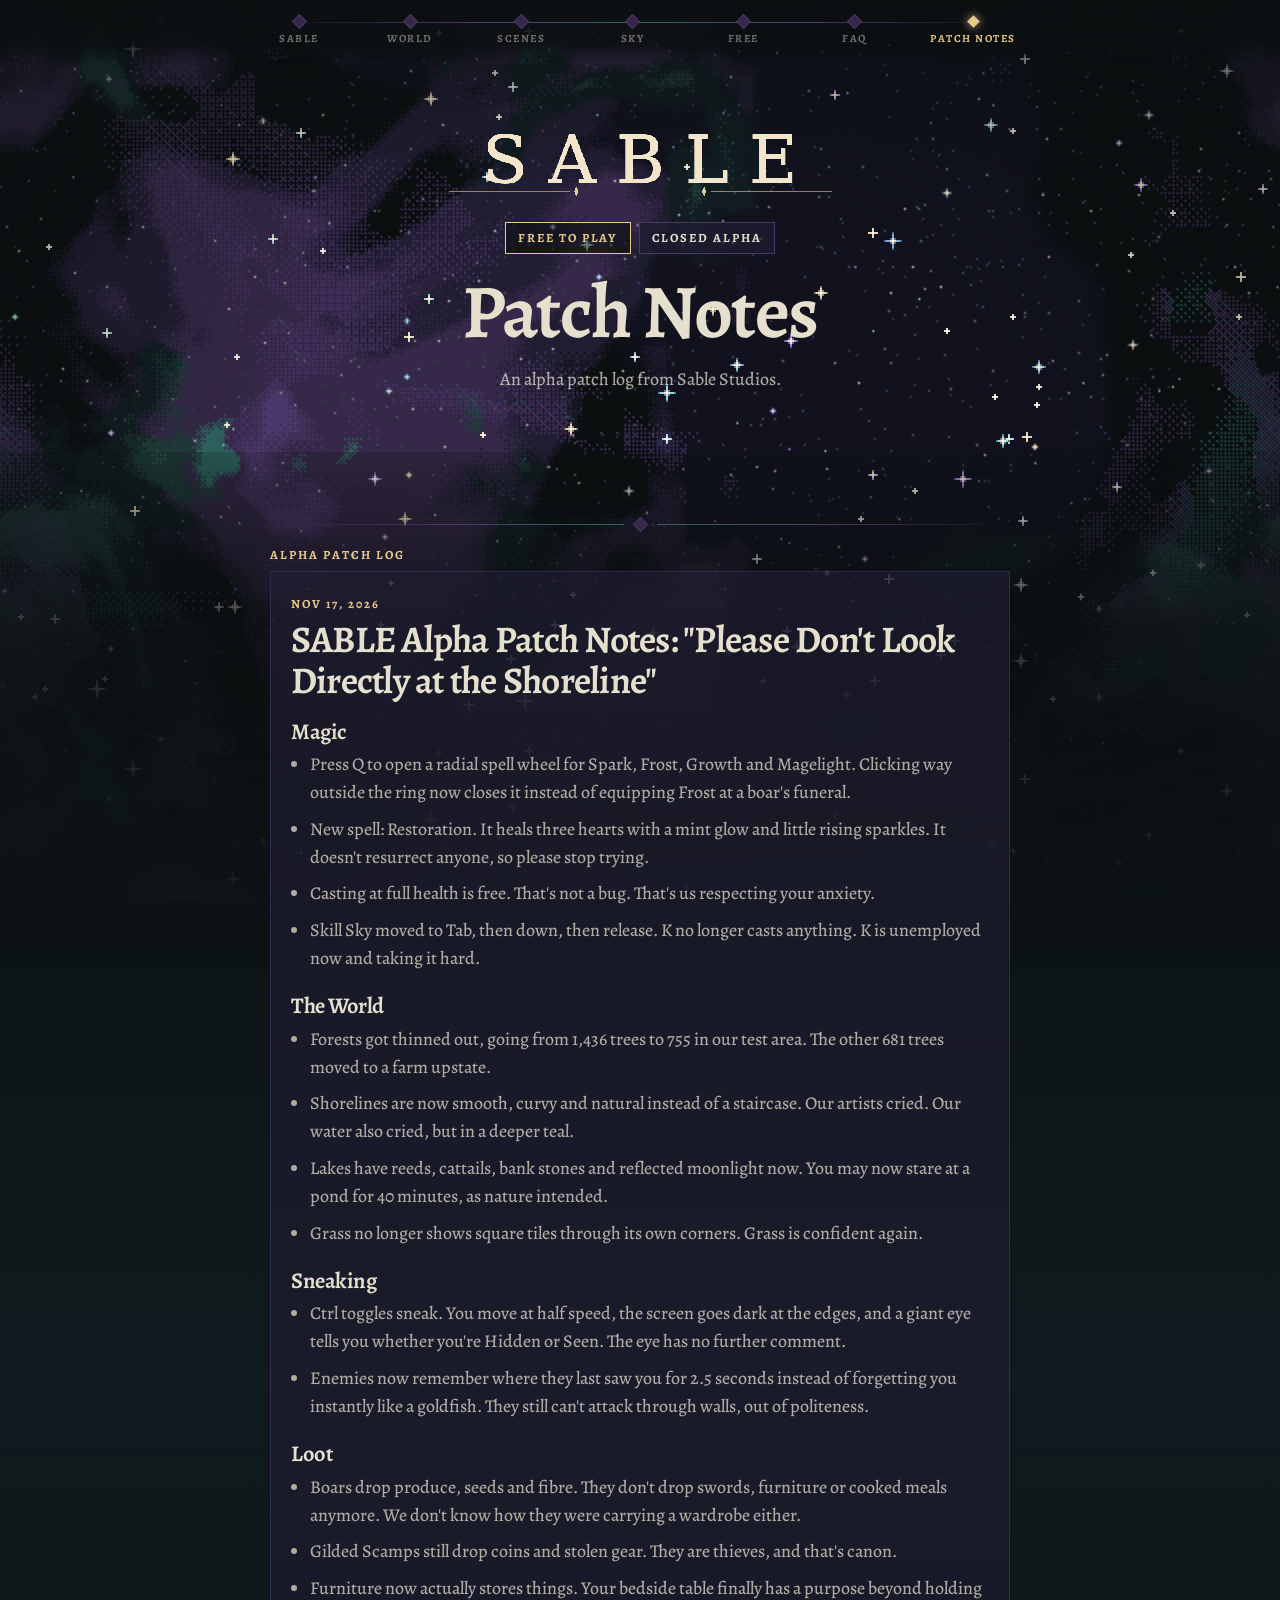
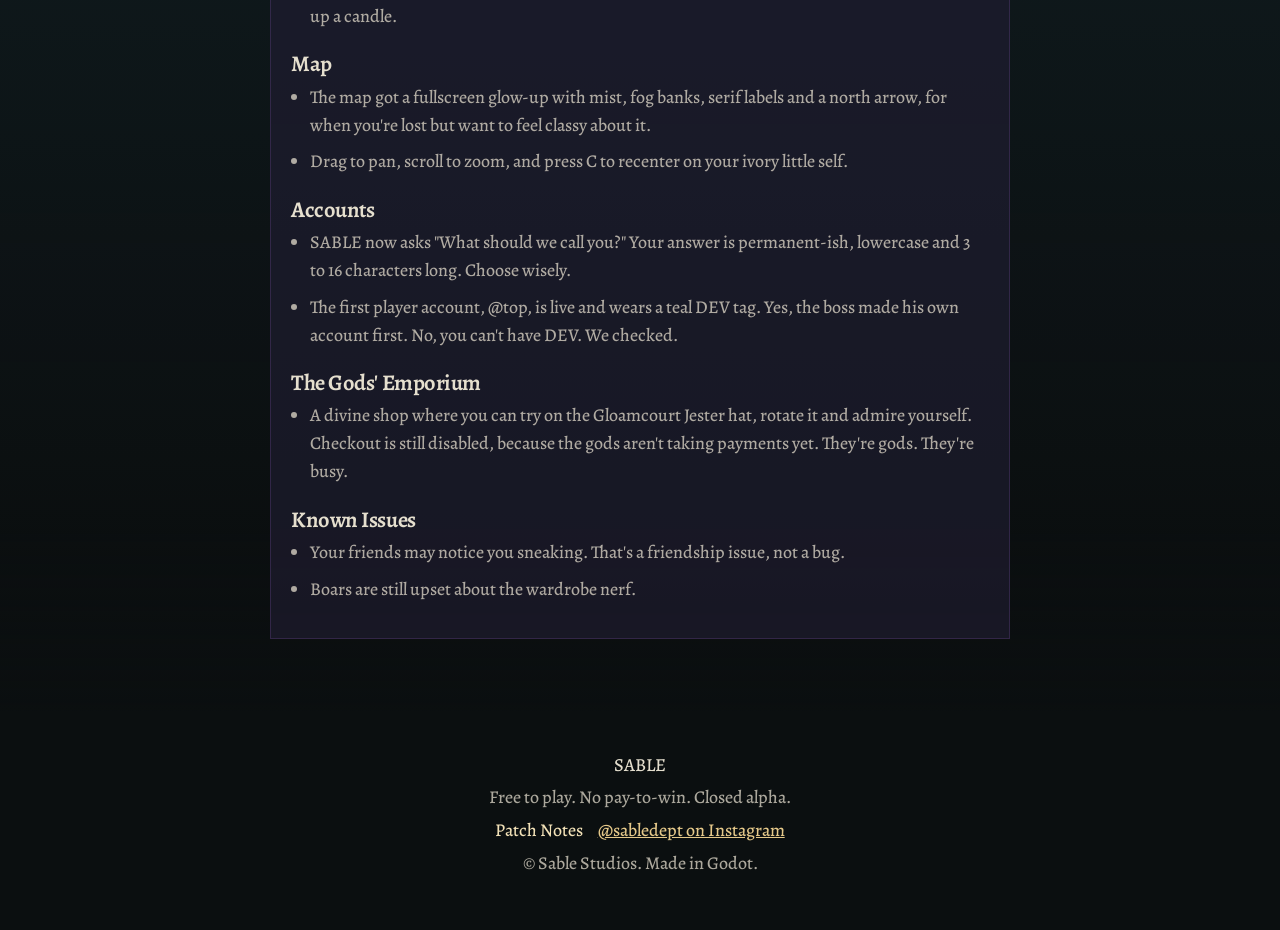
==== patch-notes/index.html @ 4efbfa2b "Add alpha patch notes page Publish the Nov 17, 2026 closed-alpha notes and link them from the site h" ====
<!DOCTYPE html>
<html lang="en">
<head>
  <meta charset="utf-8" />
  <meta name="viewport" content="width=device-width, initial-scale=1" />
  <title>SABLE Alpha Patch Notes: "Please Don't Look Directly at the Shoreline"</title>
  <meta name="description" content="SABLE alpha patch notes for Nov 17, 2026: Please Don't Look Directly at the Shoreline." />
  <meta name="theme-color" content="#0b0f10" />
  <link rel="canonical" href="https://topsyftw.github.io/sable/patch-notes/" />
  <meta property="og:type" content="website" />
  <meta property="og:site_name" content="SABLE" />
  <meta property="og:title" content="SABLE Alpha Patch Notes: Please Don't Look Directly at the Shoreline" />
  <meta property="og:description" content="Closed alpha patch notes from Sable Studios. Dated Nov 17, 2026." />
  <meta property="og:url" content="https://topsyftw.github.io/sable/patch-notes/" />
  <meta property="og:image" content="https://topsyftw.github.io/sable/assets/og_card.png" />
  <meta property="og:image:width" content="1200" />
  <meta property="og:image:height" content="630" />
  <meta property="og:image:alt" content="SABLE title over a pixel starfield: Free to play, no pay-to-win, closed alpha" />
  <meta name="twitter:card" content="summary_large_image" />
  <meta name="twitter:title" content="SABLE Alpha Patch Notes: Please Don't Look Directly at the Shoreline" />
  <meta name="twitter:description" content="Closed alpha patch notes from Sable Studios. Dated Nov 17, 2026." />
  <meta name="twitter:image" content="https://topsyftw.github.io/sable/assets/og_card.png" />
  <link rel="icon" href="data:image/svg+xml,%3Csvg xmlns='http://www.w3.org/2000/svg' viewBox='0 0 16 16'%3E%3Crect width='16' height='16' fill='%230b0f10'/%3E%3Crect x='6' y='2' width='4' height='4' fill='%23e6c98a'/%3E%3Crect x='4' y='6' width='8' height='4' fill='%23e6c98a'/%3E%3Crect x='6' y='10' width='4' height='4' fill='%23e6c98a'/%3E%3C/svg%3E" />
  <link rel="preload" href="../assets/fonts/Alegreya-Variable.ttf" as="font" type="font/ttf" crossorigin />
  <link rel="stylesheet" href="../css/site.css?v=1" />
</head>
<body>
  <a class="skip" href="#notes">Skip to content</a>

  <div class="sky" aria-hidden="true">
    <div class="layer layer-nebula"></div>
    <div class="layer layer-dim"></div>
    <div class="layer layer-bright"></div>
    <div class="layer layer-dust"></div>
    <canvas id="twinkles"></canvas>
  </div>
  <div class="vignette" aria-hidden="true"></div>

  <header class="constellation">
    <nav aria-label="SABLE">
      <ol>
        <li><a href="../#top"><span class="star"></span><span>Sable</span></a></li>
        <li><a href="../#world"><span class="star"></span><span>World</span></a></li>
        <li><a href="../#scenes"><span class="star"></span><span>Scenes</span></a></li>
        <li><a href="../#sky"><span class="star"></span><span>Sky</span></a></li>
        <li><a href="../#pledge"><span class="star"></span><span>Free</span></a></li>
        <li><a href="../#faq"><span class="star"></span><span>FAQ</span></a></li>
        <li><a href="./" aria-current="page" class="is-you is-lit"><span class="star"></span><span>Patch Notes</span></a></li>
      </ol>
    </nav>
  </header>

  <main>
    <section class="page-hero" id="top">
      <div class="hero-copy">
        <a href="../"><img class="logo" src="../assets/title_logo.png" width="1150" height="240" alt="SABLE" /></a>
        <div class="badges">
          <span class="badge">Free to play</span>
          <span class="badge badge-alpha">Closed alpha</span>
        </div>
        <h1>Patch Notes</h1>
        <p class="tag">An alpha patch log from Sable Studios.</p>
      </div>
    </section>

    <section id="notes" class="band">
      <div class="wrap narrow">
        <div class="rule" aria-hidden="true"><span class="star"></span></div>
        <p class="kicker">Alpha patch log</p>
        <article class="patch-entry">
          <p class="kicker patch-date"><time datetime="2026-11-17">Nov 17, 2026</time></p>
          <h2>SABLE Alpha Patch Notes: "Please Don't Look Directly at the Shoreline"</h2>

          <h3>Magic</h3>
          <ul>
            <li>Press Q to open a radial spell wheel for Spark, Frost, Growth and Magelight. Clicking way outside the ring now closes it instead of equipping Frost at a boar's funeral.</li>
            <li>New spell: Restoration. It heals three hearts with a mint glow and little rising sparkles. It doesn't resurrect anyone, so please stop trying.</li>
            <li>Casting at full health is free. That's not a bug. That's us respecting your anxiety.</li>
            <li>Skill Sky moved to Tab, then down, then release. K no longer casts anything. K is unemployed now and taking it hard.</li>
          </ul>

          <h3>The World</h3>
          <ul>
            <li>Forests got thinned out, going from 1,436 trees to 755 in our test area. The other 681 trees moved to a farm upstate.</li>
            <li>Shorelines are now smooth, curvy and natural instead of a staircase. Our artists cried. Our water also cried, but in a deeper teal.</li>
            <li>Lakes have reeds, cattails, bank stones and reflected moonlight now. You may now stare at a pond for 40 minutes, as nature intended.</li>
            <li>Grass no longer shows square tiles through its own corners. Grass is confident again.</li>
          </ul>

          <h3>Sneaking</h3>
          <ul>
            <li>Ctrl toggles sneak. You move at half speed, the screen goes dark at the edges, and a giant eye tells you whether you're Hidden or Seen. The eye has no further comment.</li>
            <li>Enemies now remember where they last saw you for 2.5 seconds instead of forgetting you instantly like a goldfish. They still can't attack through walls, out of politeness.</li>
          </ul>

          <h3>Loot</h3>
          <ul>
            <li>Boars drop produce, seeds and fibre. They don't drop swords, furniture or cooked meals anymore. We don't know how they were carrying a wardrobe either.</li>
            <li>Gilded Scamps still drop coins and stolen gear. They are thieves, and that's canon.</li>
            <li>Furniture now actually stores things. Your bedside table finally has a purpose beyond holding up a candle.</li>
          </ul>

          <h3>Map</h3>
          <ul>
            <li>The map got a fullscreen glow-up with mist, fog banks, serif labels and a north arrow, for when you're lost but want to feel classy about it.</li>
            <li>Drag to pan, scroll to zoom, and press C to recenter on your ivory little self.</li>
          </ul>

          <h3>Accounts</h3>
          <ul>
            <li>SABLE now asks "What should we call you?" Your answer is permanent-ish, lowercase and 3 to 16 characters long. Choose wisely.</li>
            <li>The first player account, @top, is live and wears a teal DEV tag. Yes, the boss made his own account first. No, you can't have DEV. We checked.</li>
          </ul>

          <h3>The Gods' Emporium</h3>
          <ul>
            <li>A divine shop where you can try on the Gloamcourt Jester hat, rotate it and admire yourself. Checkout is still disabled, because the gods aren't taking payments yet. They're gods. They're busy.</li>
          </ul>

          <h3>Known Issues</h3>
          <ul>
            <li>Your friends may notice you sneaking. That's a friendship issue, not a bug.</li>
            <li>Boars are still upset about the wardrobe nerf.</li>
          </ul>
        </article>
      </div>
    </section>
  </main>

  <footer>
    <p class="mark">SABLE</p>
    <p>Free to play. No pay-to-win. Closed alpha.</p>
    <p class="footer-links">
      <a href="./" aria-current="page">Patch Notes</a>
      <a href="https://www.instagram.com/sabledept/" target="_blank" rel="noopener">@sabledept on Instagram</a>
    </p>
    <p>© Sable Studios. Made in Godot.</p>
  </footer>

  <script type="module" src="../js/site.js?v=3"></script>
</body>
</html>
---- css/site.css ----
@font-face {
      font-family: "Alegreya";
      src: url("../assets/fonts/Alegreya-Variable.ttf") format("truetype");
      font-weight: 400 900;
      font-style: normal;
      font-display: swap;
    }

    :root {
      --void: #0b0f10;
      --ink: #111d21;
      --parchment: #e5dfce;
      --parchment-dim: rgba(229, 223, 206, 0.74);
      --plum: #211d32;
      --plum-2: #352848;
      --plum-3: #4c376a;
      --teal: #1f3d3a;
      --teal-2: #2f6560;
      --gold: #e6c98a;
      --gold-2: #f3e2b8;
      --gold-ink: #1a140c;
      color-scheme: dark;
    }

    * { box-sizing: border-box; }

    html { scroll-behavior: smooth; }

    body {
      margin: 0;
      background: var(--void);
      color: var(--parchment);
      font-family: Alegreya, Palatino, "Palatino Linotype", Georgia, serif;
      font-size: 1.125rem;
      font-weight: 460;
      line-height: 1.55;
    }

    img, canvas, video { image-rendering: pixelated; image-rendering: crisp-edges; }

    a { color: var(--gold); }
    a:hover { color: var(--gold-2); }

    :focus-visible {
      outline: 2px solid var(--gold);
      outline-offset: 3px;
    }

    .skip {
      position: absolute;
      left: 1rem;
      top: -4rem;
      background: var(--gold);
      color: var(--gold-ink);
      padding: 0.5rem 0.8rem;
      z-index: 10;
    }
    .skip:focus { top: 0.5rem; }

    .sky {
      position: fixed;
      inset: 0;
      z-index: 0;
      pointer-events: none;
      background: var(--void);
      overflow: hidden;
    }

    .layer {
      position: absolute;
      inset: 0;
      background-repeat: repeat;
      background-size: 1280px 720px;
    }

    .layer-nebula { background-image: url("../assets/sky/sky_nebula.png"); z-index: 1; }
    .layer-dim { background-image: url("../assets/sky/sky_stars_dim.png"); z-index: 2; }
    .layer-bright { background-image: url("../assets/sky/sky_stars_bright.png"); z-index: 3; }
    .layer-dust { background-image: url("../assets/sky/sky_dust.png"); z-index: 4; }

    #twinkles {
      position: absolute;
      inset: 0;
      width: 100%;
      height: 100%;
      z-index: 5;
    }

    .vignette {
      position: fixed;
      inset: 0;
      z-index: 1;
      pointer-events: none;
      background:
        radial-gradient(ellipse at center, transparent 0%, transparent 42%, rgba(11, 15, 16, 0.55) 100%),
        linear-gradient(180deg, rgba(11, 15, 16, 0.45), transparent 18%, transparent 70%, rgba(11, 15, 16, 0.55));
    }

    .constellation {
      position: sticky;
      top: 0;
      z-index: 4;
      padding: 0.55rem 0.75rem 0.85rem;
      background: linear-gradient(180deg, rgba(11, 15, 16, 0.94) 0%, rgba(11, 15, 16, 0.78) 72%, transparent);
    }

    .constellation ol {
      list-style: none;
      display: flex;
      justify-content: space-between;
      gap: 0.25rem;
      max-width: 760px;
      margin: 0 auto;
      padding: 0.35rem 0.25rem 0;
      position: relative;
      overflow-x: auto;
    }

    .constellation ol::before {
      content: "";
      position: absolute;
      left: 1.2rem;
      right: 1.2rem;
      top: 0.85rem;
      height: 1px;
      background: linear-gradient(90deg, transparent, var(--plum-3), var(--teal-2), var(--plum-3), transparent);
    }

    .constellation a {
      position: relative;
      z-index: 1;
      display: flex;
      flex-direction: column;
      align-items: center;
      gap: 0.35rem;
      min-width: 4.4rem;
      padding-top: 0.15rem;
      color: rgba(229, 223, 206, 0.48);
      text-decoration: none;
      font-size: 0.68rem;
      font-weight: 650;
      letter-spacing: 0.14em;
      text-transform: uppercase;
    }

    .star {
      width: 9px;
      height: 9px;
      background: var(--plum-2);
      box-shadow: 0 0 0 1px var(--plum-3);
      transform: rotate(45deg);
    }

    .constellation a.is-lit { color: var(--parchment); }
    .constellation a.is-lit .star {
      background: var(--parchment);
      box-shadow: 0 0 8px rgba(229, 223, 206, 0.55);
    }
    .constellation a.is-you { color: var(--gold); }
    .constellation a.is-you .star {
      background: var(--gold);
      box-shadow: 0 0 10px rgba(230, 201, 138, 0.85);
    }

    main { position: relative; z-index: 2; }

    section { scroll-margin-top: 4.75rem; }

    .wrap { width: min(1040px, calc(100% - 2rem)); margin: 0 auto; }
    .narrow { width: min(740px, 100%); margin: 0 auto; }

    .hero {
      position: relative;
      min-height: 100svh;
      display: flex;
      flex-direction: column;
      justify-content: center;
      text-align: center;
      padding: 4.5rem 0 11rem;
    }

    .hero-copy {
      padding: 0 1rem;
    }

    .logo {
      width: min(92vw, 575px);
      height: auto;
      margin: 0 auto 1rem;
      display: block;
    }

    .badges {
      display: flex;
      justify-content: center;
      flex-wrap: wrap;
      gap: 0.5rem;
      margin: 0 0 1.1rem;
    }

    .badge {
      display: inline-flex;
      align-items: center;
      min-height: 2rem;
      padding: 0.2rem 0.75rem;
      border: 1px solid var(--gold);
      color: var(--gold);
      background: rgba(11, 15, 16, 0.55);
      font-size: 0.78rem;
      font-weight: 700;
      letter-spacing: 0.16em;
      text-transform: uppercase;
    }

    .badge-alpha {
      border-color: var(--plum-3);
      color: var(--parchment);
      background: rgba(33, 29, 50, 0.72);
    }

    h1, h2, h3 { font-weight: 650; letter-spacing: -0.02em; line-height: 1.08; }

    h1 {
      margin: 0 auto 0.8rem;
      max-width: 14ch;
      font-size: clamp(2.5rem, 7vw, 4.75rem);
    }

    .lede {
      margin: 0 auto 0.7rem;
      max-width: 40rem;
      font-size: clamp(1.2rem, 2.4vw, 1.55rem);
      color: var(--parchment);
    }

    .tag {
      margin: 0 auto 1.4rem;
      max-width: 38rem;
      color: var(--parchment-dim);
    }

    .cta {
      display: inline-flex;
      align-items: center;
      justify-content: center;
      min-height: 48px;
      padding: 0.7rem 1.25rem;
      background: var(--gold);
      color: var(--gold-ink);
      font-family: inherit;
      font-size: 1.05rem;
      font-weight: 700;
      text-decoration: none;
      border: none;
      cursor: pointer;
    }

    .cta:hover { background: var(--gold-2); color: var(--gold-ink); }
    .cta:disabled { opacity: 0.6; cursor: progress; }

    .fine {
      margin: 0.8rem 0 0;
      color: var(--parchment-dim);
      font-size: 0.95rem;
    }

    .horizon {
      position: absolute;
      left: 0;
      right: 0;
      bottom: 0;
      height: 192px;
      background: url("../assets/sky/sky_horizon.png") center bottom / 1280px 192px repeat-x;
      pointer-events: none;
    }

    .band {
      padding: 4.25rem 0 4.5rem;
      background: linear-gradient(180deg, rgba(11, 15, 16, 0.18), rgba(11, 15, 16, 0.78) 10%, rgba(17, 29, 33, 0.88) 50%, rgba(11, 15, 16, 0.78) 90%, rgba(11, 15, 16, 0.25));
    }

    .rule {
      display: flex;
      align-items: center;
      gap: 0.75rem;
      margin: 0 0 1rem;
      color: var(--plum-3);
    }

    .rule::before, .rule::after {
      content: "";
      height: 1px;
      flex: 1;
      background: linear-gradient(90deg, transparent, var(--plum-3), var(--teal-2));
    }
    .rule::after { background: linear-gradient(90deg, var(--teal-2), var(--plum-3), transparent); }

    .rule .star {
      flex: none;
      background: var(--plum-2);
    }

    .is-lit .rule .star {
      background: var(--parchment);
      box-shadow: 0 0 8px rgba(229, 223, 206, 0.45);
    }

    .kicker {
      margin: 0 0 0.4rem;
      color: var(--gold);
      font-size: 0.78rem;
      font-weight: 700;
      letter-spacing: 0.16em;
      text-transform: uppercase;
    }

    h2 { margin: 0 0 0.8rem; font-size: clamp(2rem, 4.5vw, 3.3rem); max-width: 18ch; }
    .center h2, .hero h1 { margin-left: auto; margin-right: auto; }
    .center { text-align: center; }
    .center h2 { max-width: none; }

    .prose p { margin: 0 0 0.9rem; color: var(--parchment-dim); }
    .prose p strong, .feature strong { color: var(--parchment); font-weight: 650; }

    .features, .pledge-grid {
      display: grid;
      gap: 0.85rem;
      margin-top: 1.5rem;
    }

    .feature, .pledge-card {
      margin: 0;
      padding: 1rem 1.05rem 1.1rem;
      background: rgba(33, 29, 50, 0.62);
      border: 1px solid rgba(76, 55, 106, 0.5);
    }

    .feature h3, .pledge-card h3 {
      margin: 0 0 0.35rem;
      font-size: 1.35rem;
    }

    .feature p, .pledge-card p { margin: 0; color: var(--parchment-dim); }

    .schools {
      display: flex;
      flex-wrap: wrap;
      gap: 0.45rem 0.7rem;
      margin: 1.4rem 0 0;
      padding: 0;
      list-style: none;
    }

    .schools li {
      display: inline-flex;
      align-items: center;
      gap: 0.4rem;
      color: var(--parchment);
      font-size: 1rem;
    }

    .dot {
      width: 8px;
      height: 8px;
      transform: rotate(45deg);
      flex: none;
    }

    .gallery {
      display: grid;
      gap: 0.9rem;
      margin-top: 1.4rem;
    }

    figure { margin: 0; background: rgba(11, 15, 16, 0.72); border: 1px solid rgba(76, 55, 106, 0.5); }

    .shot {
      display: block;
      width: 100%;
      padding: 0;
      border: 0;
      background: transparent;
      cursor: zoom-in;
    }

    .shot img { display: block; width: 100%; height: auto; }

    figcaption {
      padding: 0.6rem 0.75rem 0.75rem;
      color: var(--parchment-dim);
      font-size: 1rem;
    }

    figcaption strong { color: var(--parchment); font-weight: 650; }

    .sky-stage {
      position: relative;
      margin-top: 1.3rem;
      background: rgba(11, 15, 16, 0.45);
      border: 1px solid rgba(76, 55, 106, 0.6);
      aspect-ratio: 16 / 9;
      overflow: hidden;
    }

    #skill-sky, #skill-video {
      position: absolute;
      inset: 0;
      width: 100%;
      height: 100%;
      object-fit: contain;
      background: transparent;
    }

    .pledge h2 { max-width: 16ch; }

    .alpha-form {
      margin-top: 1.6rem;
      padding: 1.1rem;
      background: rgba(17, 29, 33, 0.78);
      border: 1px solid rgba(47, 101, 96, 0.7);
    }

    .alpha-form label {
      display: block;
      margin-bottom: 0.4rem;
      font-size: 0.78rem;
      font-weight: 700;
      letter-spacing: 0.14em;
      text-transform: uppercase;
      color: var(--gold);
    }

    .alpha-form input[type="email"] {
      width: 100%;
      min-height: 48px;
      padding: 0.55rem 0.75rem;
      border: 1px solid var(--plum-3);
      background: var(--void);
      color: var(--parchment);
      font: inherit;
      font-size: 1.1rem;
    }

    .field-error { margin: 0.45rem 0 0; color: #e7b2a8; }

    .form-row {
      display: flex;
      flex-wrap: wrap;
      gap: 0.7rem;
      align-items: center;
      margin-top: 0.85rem;
    }

    .form-status {
      min-height: 1.4em;
      margin: 0.85rem 0 0;
      font-size: 1.35rem;
      font-weight: 650;
    }

    .alpha-form[data-state="success"] .fields,
    .alpha-form[data-state="success"] .form-row { display: none; }

    .alpha-form[data-state="success"] .form-status { color: var(--gold); font-size: clamp(1.6rem, 3vw, 2.1rem); }

    .alpha-form[data-state="full"] .form-status,
    .alpha-form[data-state="error"] .form-status { color: var(--parchment); font-size: 1.25rem; }

    #alpha-retry { margin-top: 0.85rem; }
    #alpha-retry[hidden] { display: none; }

    .faq { margin-top: 0.4rem; }

    details {
      border-top: 1px solid rgba(76, 55, 106, 0.55);
      padding: 0.85rem 0;
    }
    details:last-of-type { border-bottom: 1px solid rgba(76, 55, 106, 0.55); }

    summary {
      cursor: pointer;
      font-weight: 650;
      font-size: 1.2rem;
    }

    details p { margin: 0.55rem 0 0.2rem; color: var(--parchment-dim); }

    footer {
      position: relative;
      z-index: 2;
      padding: 2.2rem 1rem 3rem;
      text-align: center;
      color: var(--parchment-dim);
    }

    footer p { margin: 0.3rem 0; }
    footer .mark { color: var(--parchment); font-size: 1.15rem; }

    dialog {
      width: min(960px, calc(100vw - 1.5rem));
      padding: 0;
      border: 1px solid var(--plum-3);
      background: var(--void);
      color: var(--parchment);
    }

    dialog::backdrop { background: rgba(11, 15, 16, 0.82); }

    dialog img { display: block; width: 100%; height: auto; }

    dialog form { display: flex; justify-content: flex-end; padding: 0.4rem; }

    dialog button {
      min-height: 44px;
      padding: 0.3rem 0.8rem;
      background: transparent;
      color: var(--parchment);
      border: 1px solid var(--plum-3);
      font: inherit;
      cursor: pointer;
    }

    @media (min-width: 720px) {
      .features { grid-template-columns: 1fr 1fr; }
      .gallery { grid-template-columns: 1fr 1fr; }
      .pledge-grid { grid-template-columns: repeat(3, 1fr); }
      .form-row input[type="email"] { max-width: none; }
      .alpha-form .fields input { max-width: 100%; }
    }

    @media (min-width: 1040px) {
      .gallery { grid-template-columns: 1fr 1fr 1fr; }
    }

    @media (max-width: 640px) {
      .constellation a { min-width: 3.6rem; letter-spacing: 0.08em; font-size: 0.62rem; }
      .hero { padding: 4.25rem 0 8.5rem; }
    }

    @media (prefers-reduced-motion: reduce) {
      html { scroll-behavior: auto; }
      * { animation: none !important; transition: none !important; }
    }

    /* Patch notes page */
    .page-hero {
      position: relative;
      text-align: center;
      padding: 3.25rem 0 2.25rem;
    }

    .page-hero .logo {
      width: min(78vw, 440px);
    }

    .patch-entry {
      margin: 0 auto;
      padding: 1.35rem 1.25rem 1.6rem;
      background: rgba(33, 29, 50, 0.62);
      border: 1px solid rgba(76, 55, 106, 0.5);
    }

    .patch-entry .patch-date {
      margin: 0 0 0.45rem;
    }

    .patch-entry h2 {
      margin: 0 0 1.15rem;
      max-width: none;
      font-size: clamp(1.7rem, 3.4vw, 2.35rem);
    }

    .patch-entry h3 {
      margin: 1.35rem 0 0.45rem;
      font-size: 1.4rem;
    }

    .patch-entry h3:first-of-type {
      margin-top: 0.2rem;
    }

    .patch-entry ul {
      margin: 0 0 0.15rem;
      padding-left: 1.2rem;
    }

    .patch-entry li {
      margin: 0 0 0.55rem;
      color: var(--parchment-dim);
    }

    footer .footer-links {
      display: flex;
      justify-content: center;
      flex-wrap: wrap;
      gap: 0.35rem 0.9rem;
    }

    footer .footer-links a[aria-current="page"] {
      color: var(--gold-2);
      text-decoration: none;
    }
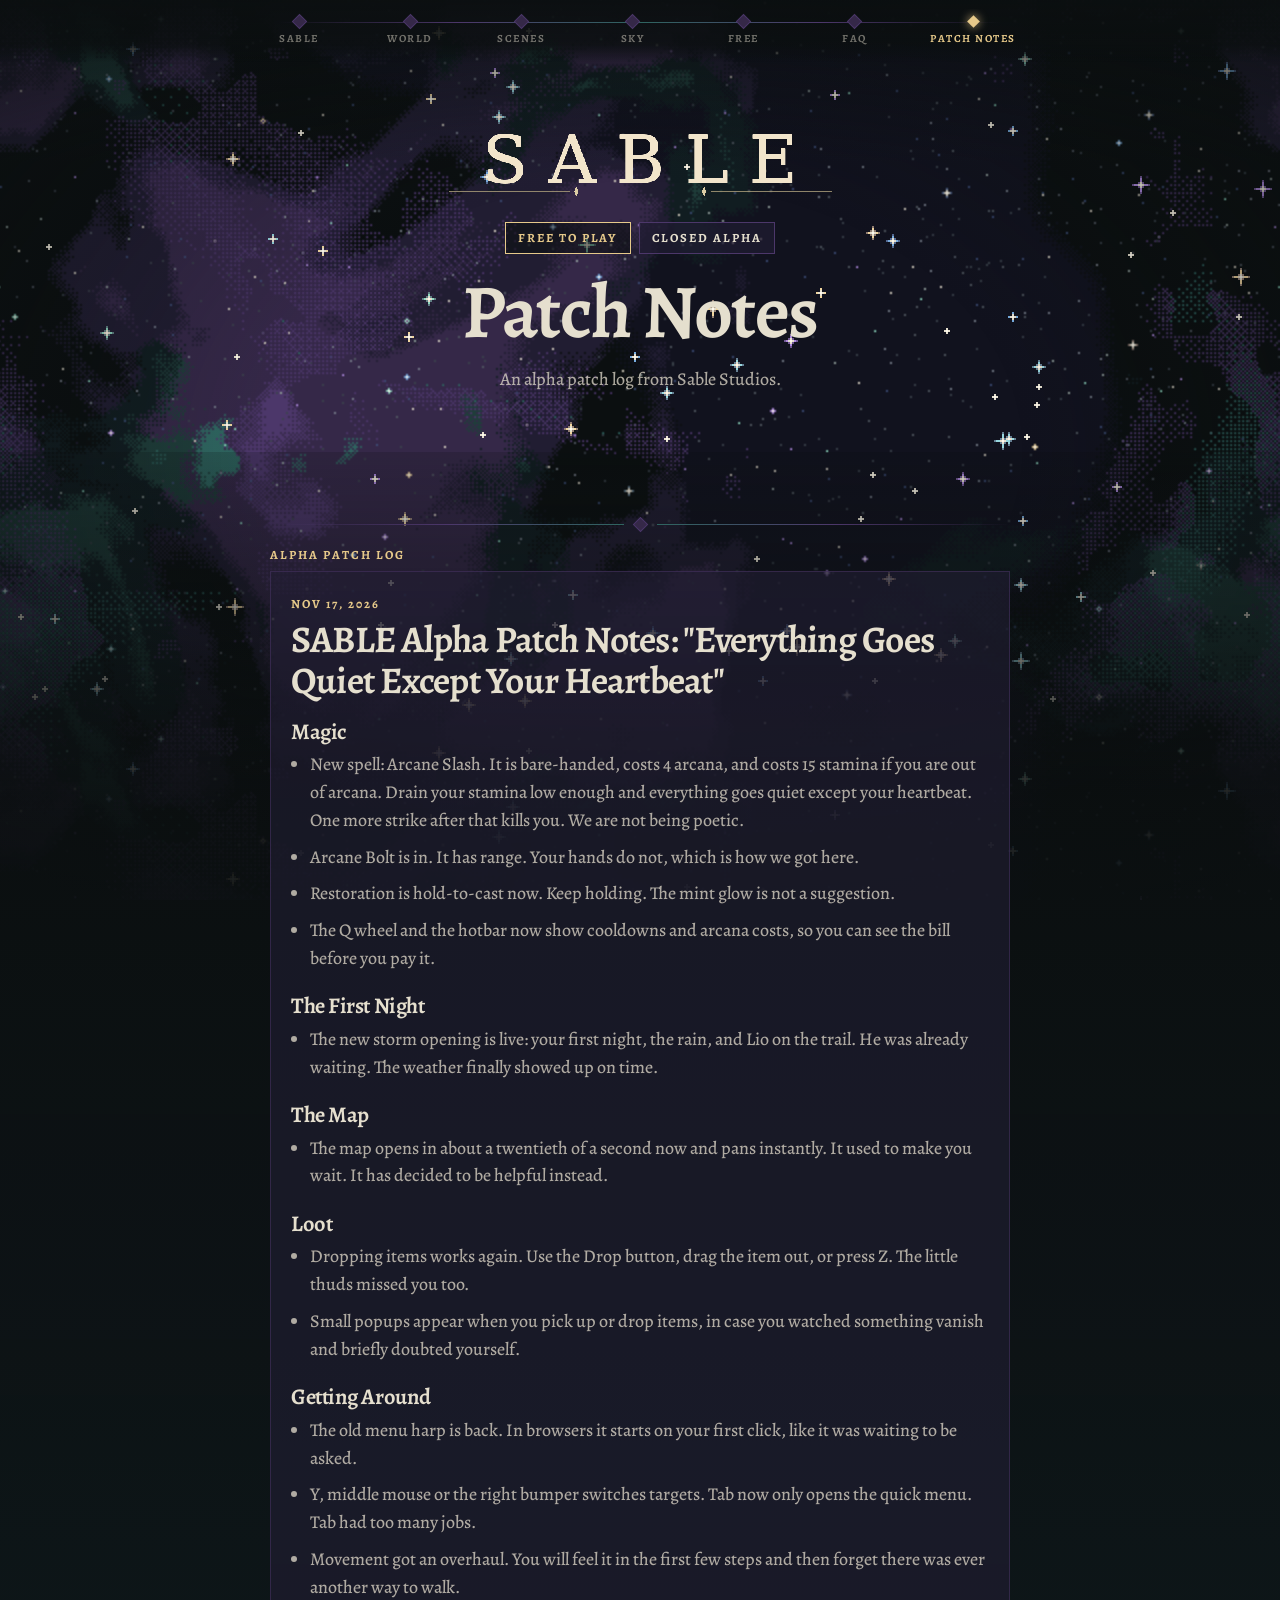
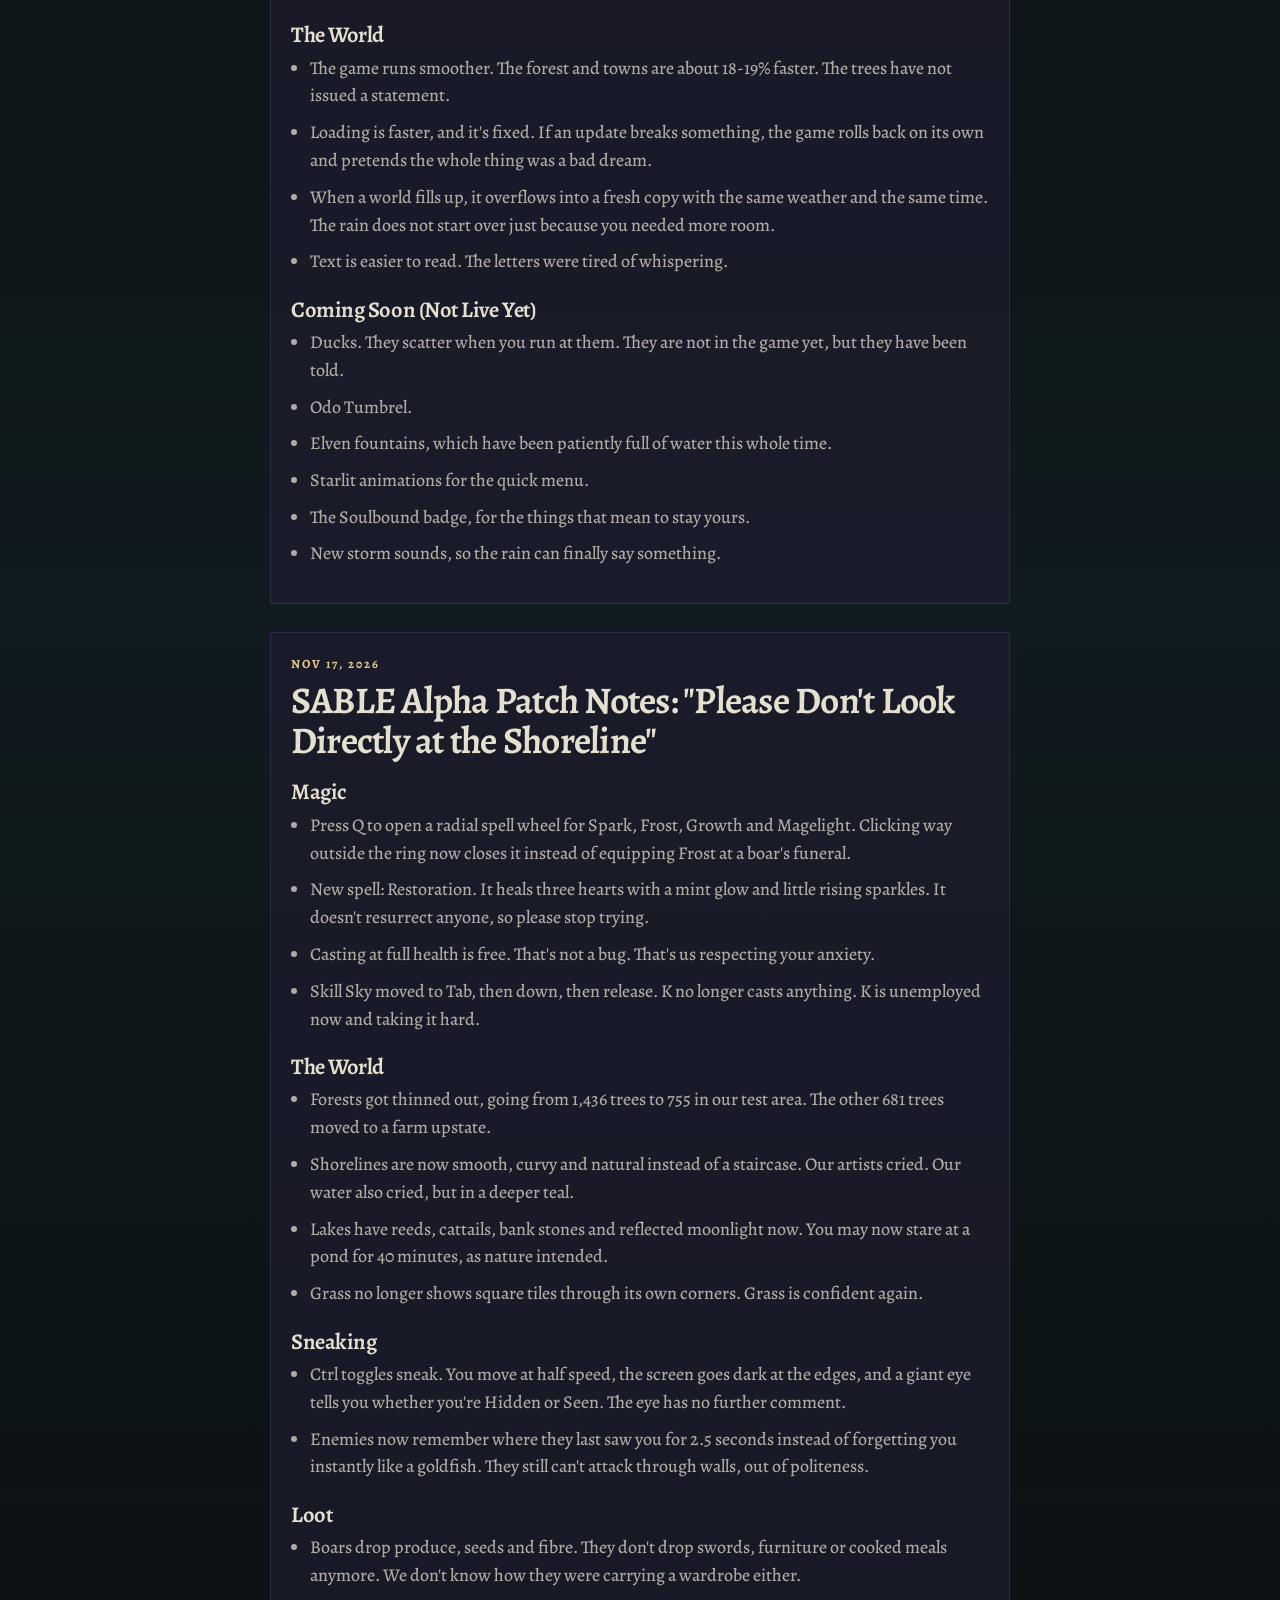
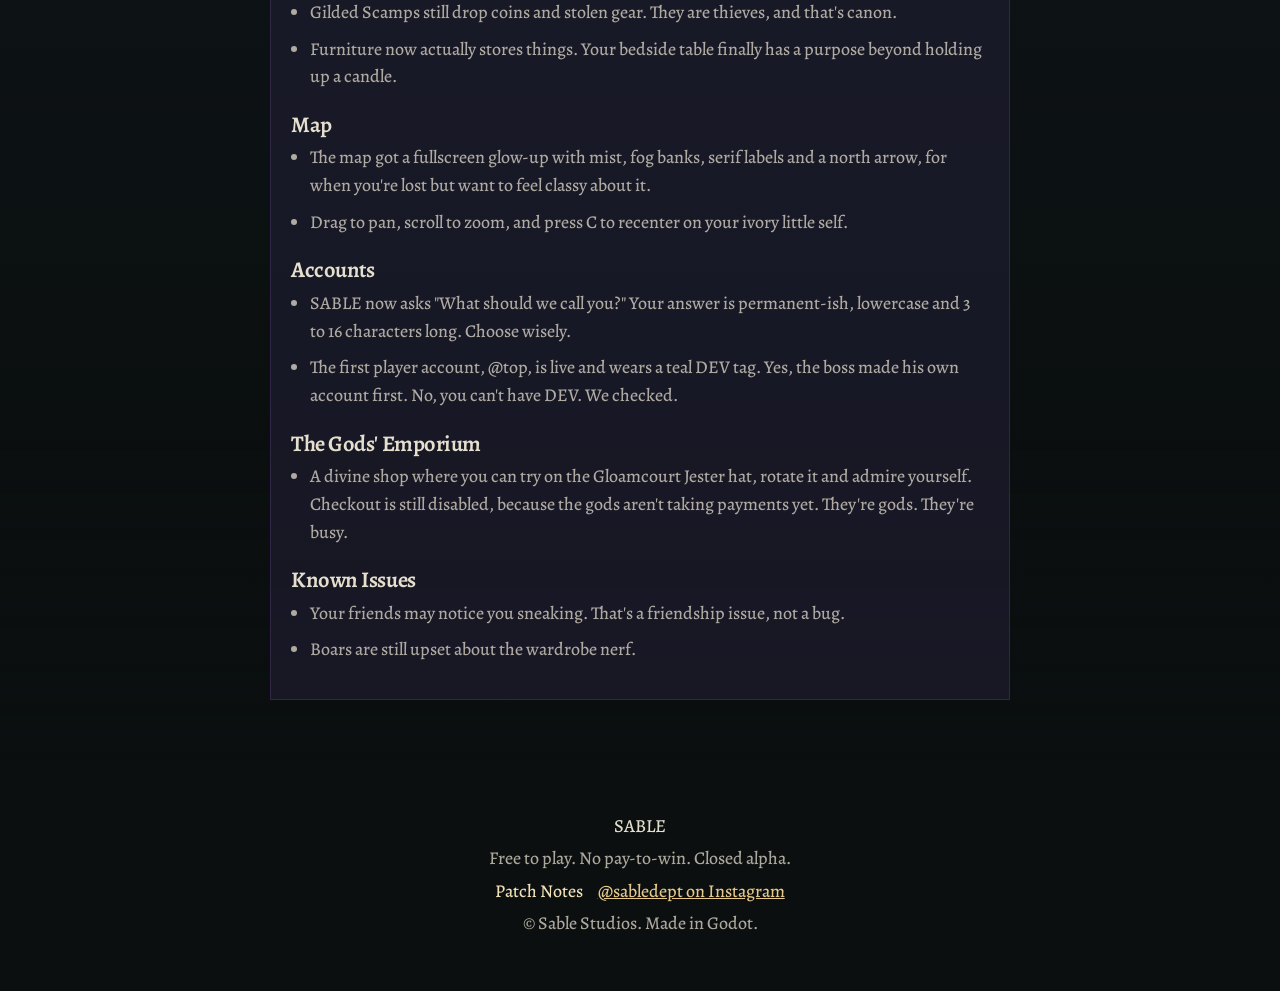
==== commit 170e2ee3: "Add Nov 17 patch notes: Everything Goes Quiet Except Your Heartbeat" ====
--- a/patch-notes/index.html
+++ b/patch-notes/index.html
@@ -3,13 +3,13 @@
 <head>
   <meta charset="utf-8" />
   <meta name="viewport" content="width=device-width, initial-scale=1" />
-  <title>SABLE Alpha Patch Notes: "Please Don't Look Directly at the Shoreline"</title>
-  <meta name="description" content="SABLE alpha patch notes for Nov 17, 2026: Please Don't Look Directly at the Shoreline." />
+  <title>SABLE Alpha Patch Notes: "Everything Goes Quiet Except Your Heartbeat"</title>
+  <meta name="description" content="SABLE alpha patch notes for Nov 17, 2026: Everything Goes Quiet Except Your Heartbeat." />
   <meta name="theme-color" content="#0b0f10" />
   <link rel="canonical" href="https://topsyftw.github.io/sable/patch-notes/" />
   <meta property="og:type" content="website" />
   <meta property="og:site_name" content="SABLE" />
-  <meta property="og:title" content="SABLE Alpha Patch Notes: Please Don't Look Directly at the Shoreline" />
+  <meta property="og:title" content="SABLE Alpha Patch Notes: Everything Goes Quiet Except Your Heartbeat" />
   <meta property="og:description" content="Closed alpha patch notes from Sable Studios. Dated Nov 17, 2026." />
   <meta property="og:url" content="https://topsyftw.github.io/sable/patch-notes/" />
   <meta property="og:image" content="https://topsyftw.github.io/sable/assets/og_card.png" />
@@ -17,12 +17,12 @@
   <meta property="og:image:height" content="630" />
   <meta property="og:image:alt" content="SABLE title over a pixel starfield: Free to play, no pay-to-win, closed alpha" />
   <meta name="twitter:card" content="summary_large_image" />
-  <meta name="twitter:title" content="SABLE Alpha Patch Notes: Please Don't Look Directly at the Shoreline" />
+  <meta name="twitter:title" content="SABLE Alpha Patch Notes: Everything Goes Quiet Except Your Heartbeat" />
   <meta name="twitter:description" content="Closed alpha patch notes from Sable Studios. Dated Nov 17, 2026." />
   <meta name="twitter:image" content="https://topsyftw.github.io/sable/assets/og_card.png" />
   <link rel="icon" href="data:image/svg+xml,%3Csvg xmlns='http://www.w3.org/2000/svg' viewBox='0 0 16 16'%3E%3Crect width='16' height='16' fill='%230b0f10'/%3E%3Crect x='6' y='2' width='4' height='4' fill='%23e6c98a'/%3E%3Crect x='4' y='6' width='8' height='4' fill='%23e6c98a'/%3E%3Crect x='6' y='10' width='4' height='4' fill='%23e6c98a'/%3E%3C/svg%3E" />
   <link rel="preload" href="../assets/fonts/Alegreya-Variable.ttf" as="font" type="font/ttf" crossorigin />
-  <link rel="stylesheet" href="../css/site.css?v=1" />
+  <link rel="stylesheet" href="../css/site.css?v=2" />
 </head>
 <body>
   <a class="skip" href="#notes">Skip to content</a>
@@ -67,6 +67,60 @@
       <div class="wrap narrow">
         <div class="rule" aria-hidden="true"><span class="star"></span></div>
         <p class="kicker">Alpha patch log</p>
+        <article class="patch-entry">
+          <p class="kicker patch-date"><time datetime="2026-11-17">Nov 17, 2026</time></p>
+          <h2>SABLE Alpha Patch Notes: "Everything Goes Quiet Except Your Heartbeat"</h2>
+
+          <h3>Magic</h3>
+          <ul>
+            <li>New spell: Arcane Slash. It is bare-handed, costs 4 arcana, and costs 15 stamina if you are out of arcana. Drain your stamina low enough and everything goes quiet except your heartbeat. One more strike after that kills you. We are not being poetic.</li>
+            <li>Arcane Bolt is in. It has range. Your hands do not, which is how we got here.</li>
+            <li>Restoration is hold-to-cast now. Keep holding. The mint glow is not a suggestion.</li>
+            <li>The Q wheel and the hotbar now show cooldowns and arcana costs, so you can see the bill before you pay it.</li>
+          </ul>
+
+          <h3>The First Night</h3>
+          <ul>
+            <li>The new storm opening is live: your first night, the rain, and Lio on the trail. He was already waiting. The weather finally showed up on time.</li>
+          </ul>
+
+          <h3>The Map</h3>
+          <ul>
+            <li>The map opens in about a twentieth of a second now and pans instantly. It used to make you wait. It has decided to be helpful instead.</li>
+          </ul>
+
+          <h3>Loot</h3>
+          <ul>
+            <li>Dropping items works again. Use the Drop button, drag the item out, or press Z. The little thuds missed you too.</li>
+            <li>Small popups appear when you pick up or drop items, in case you watched something vanish and briefly doubted yourself.</li>
+          </ul>
+
+          <h3>Getting Around</h3>
+          <ul>
+            <li>The old menu harp is back. In browsers it starts on your first click, like it was waiting to be asked.</li>
+            <li>Y, middle mouse or the right bumper switches targets. Tab now only opens the quick menu. Tab had too many jobs.</li>
+            <li>Movement got an overhaul. You will feel it in the first few steps and then forget there was ever another way to walk.</li>
+          </ul>
+
+          <h3>The World</h3>
+          <ul>
+            <li>The game runs smoother. The forest and towns are about 18-19% faster. The trees have not issued a statement.</li>
+            <li>Loading is faster, and it's fixed. If an update breaks something, the game rolls back on its own and pretends the whole thing was a bad dream.</li>
+            <li>When a world fills up, it overflows into a fresh copy with the same weather and the same time. The rain does not start over just because you needed more room.</li>
+            <li>Text is easier to read. The letters were tired of whispering.</li>
+          </ul>
+
+          <h3>Coming Soon (Not Live Yet)</h3>
+          <ul>
+            <li>Ducks. They scatter when you run at them. They are not in the game yet, but they have been told.</li>
+            <li>Odo Tumbrel.</li>
+            <li>Elven fountains, which have been patiently full of water this whole time.</li>
+            <li>Starlit animations for the quick menu.</li>
+            <li>The Soulbound badge, for the things that mean to stay yours.</li>
+            <li>New storm sounds, so the rain can finally say something.</li>
+          </ul>
+        </article>
+
         <article class="patch-entry">
           <p class="kicker patch-date"><time datetime="2026-11-17">Nov 17, 2026</time></p>
           <h2>SABLE Alpha Patch Notes: "Please Don't Look Directly at the Shoreline"</h2>
--- a/css/site.css
+++ b/css/site.css
@@ -560,6 +560,10 @@
       border: 1px solid rgba(76, 55, 106, 0.5);
     }
 
+    .patch-entry + .patch-entry {
+      margin-top: 1.75rem;
+    }
+
     .patch-entry .patch-date {
       margin: 0 0 0.45rem;
     }
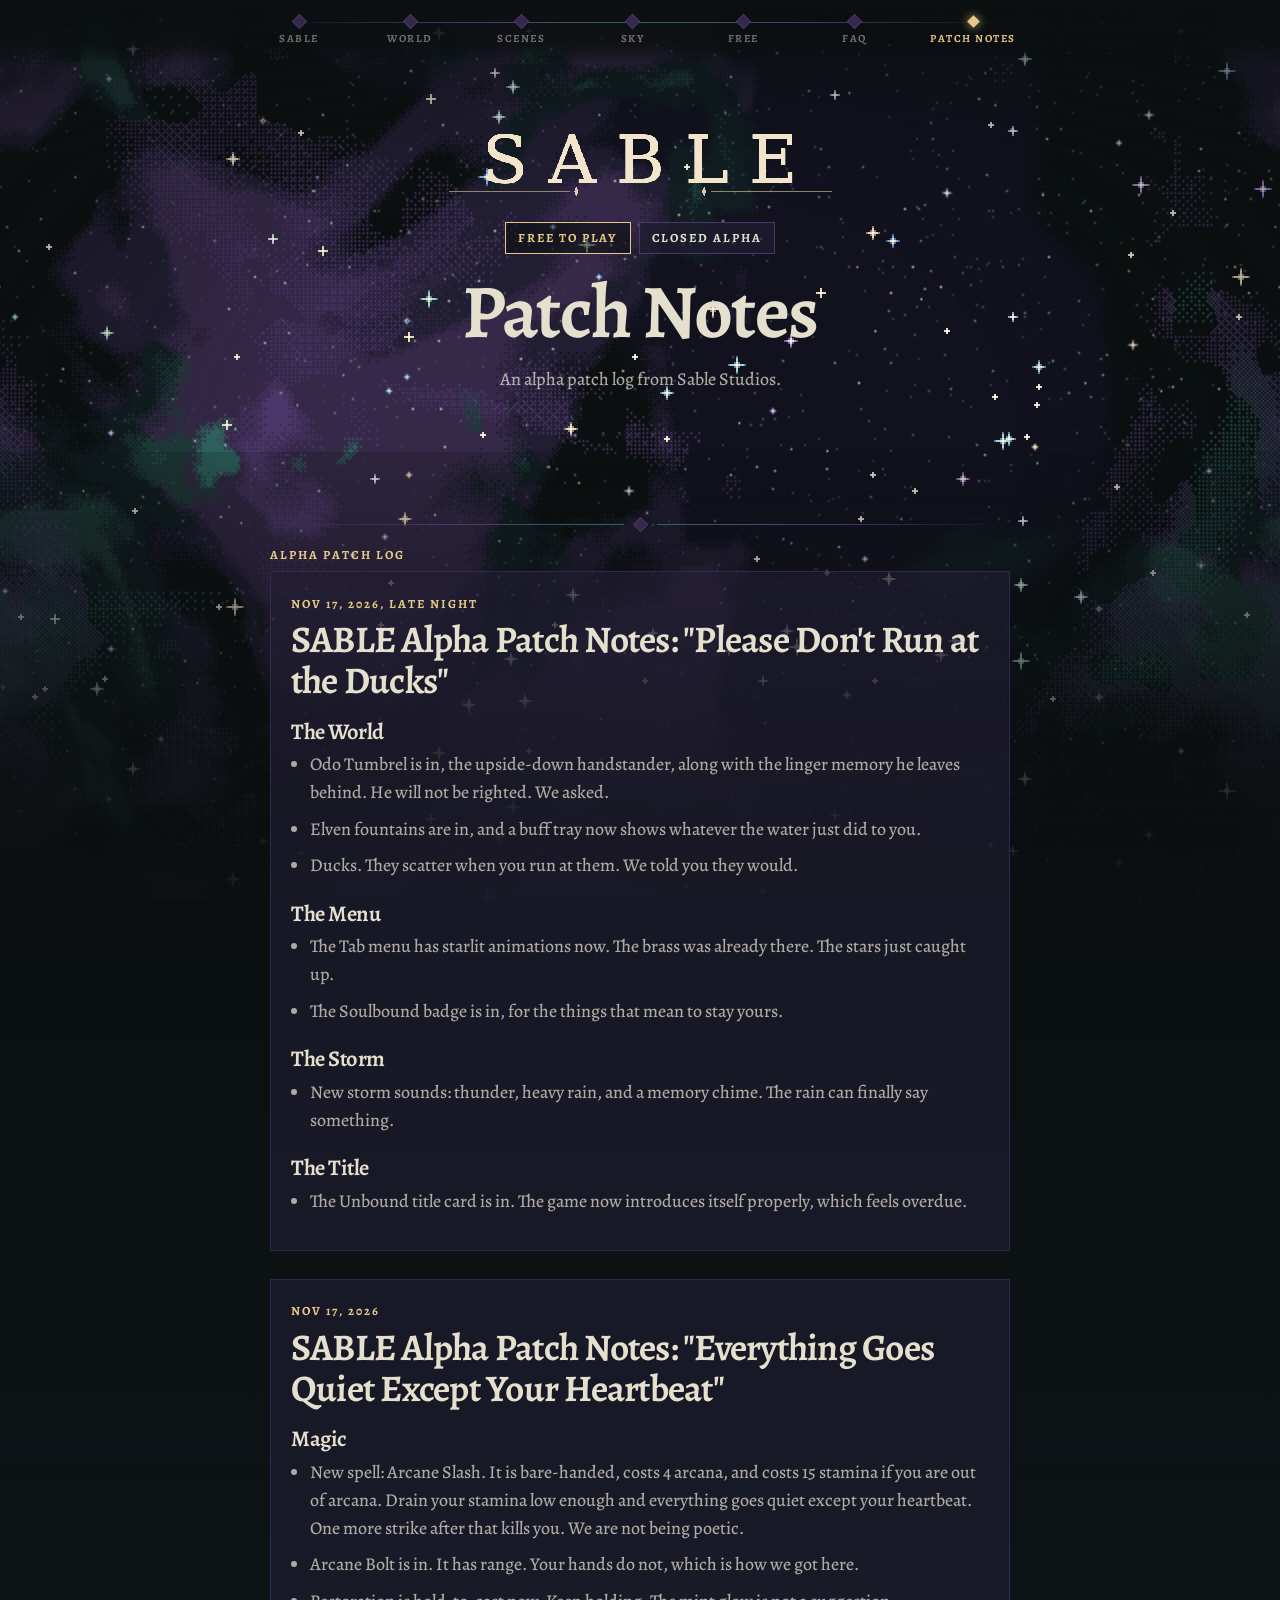
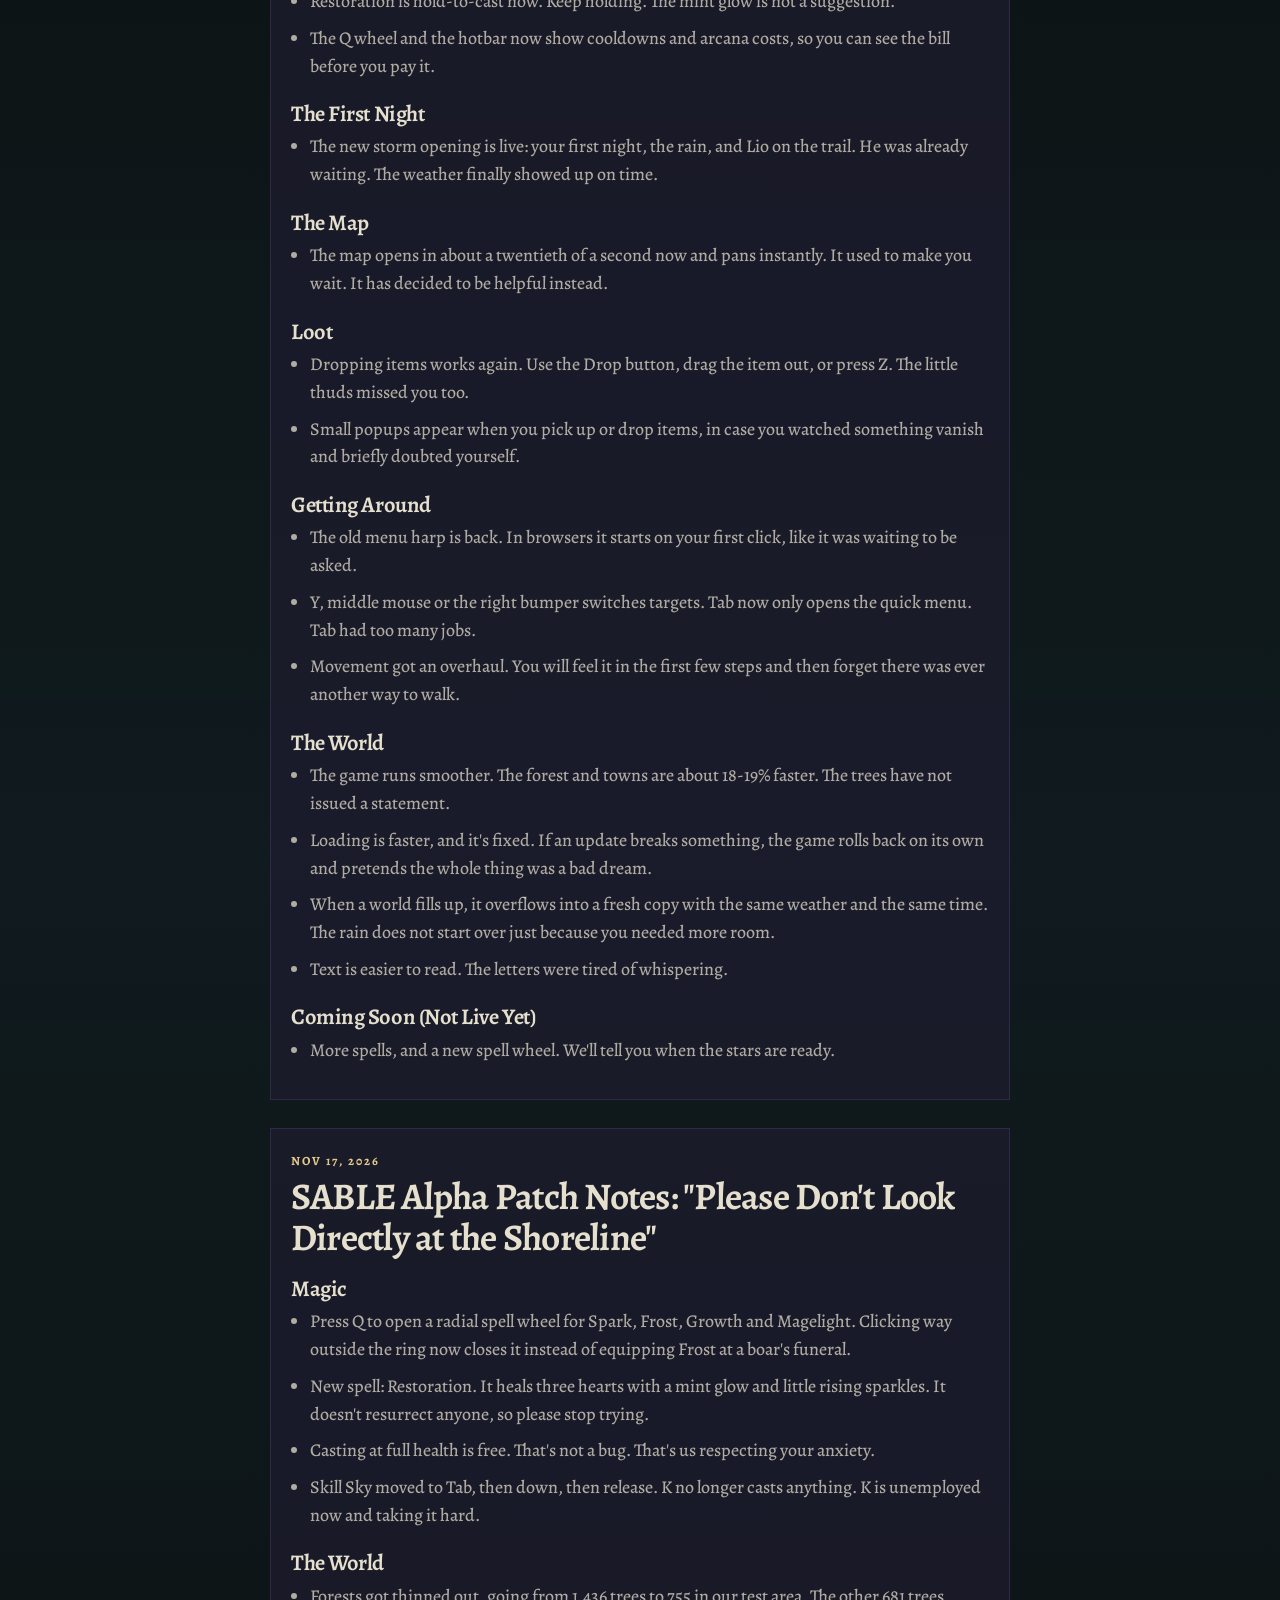
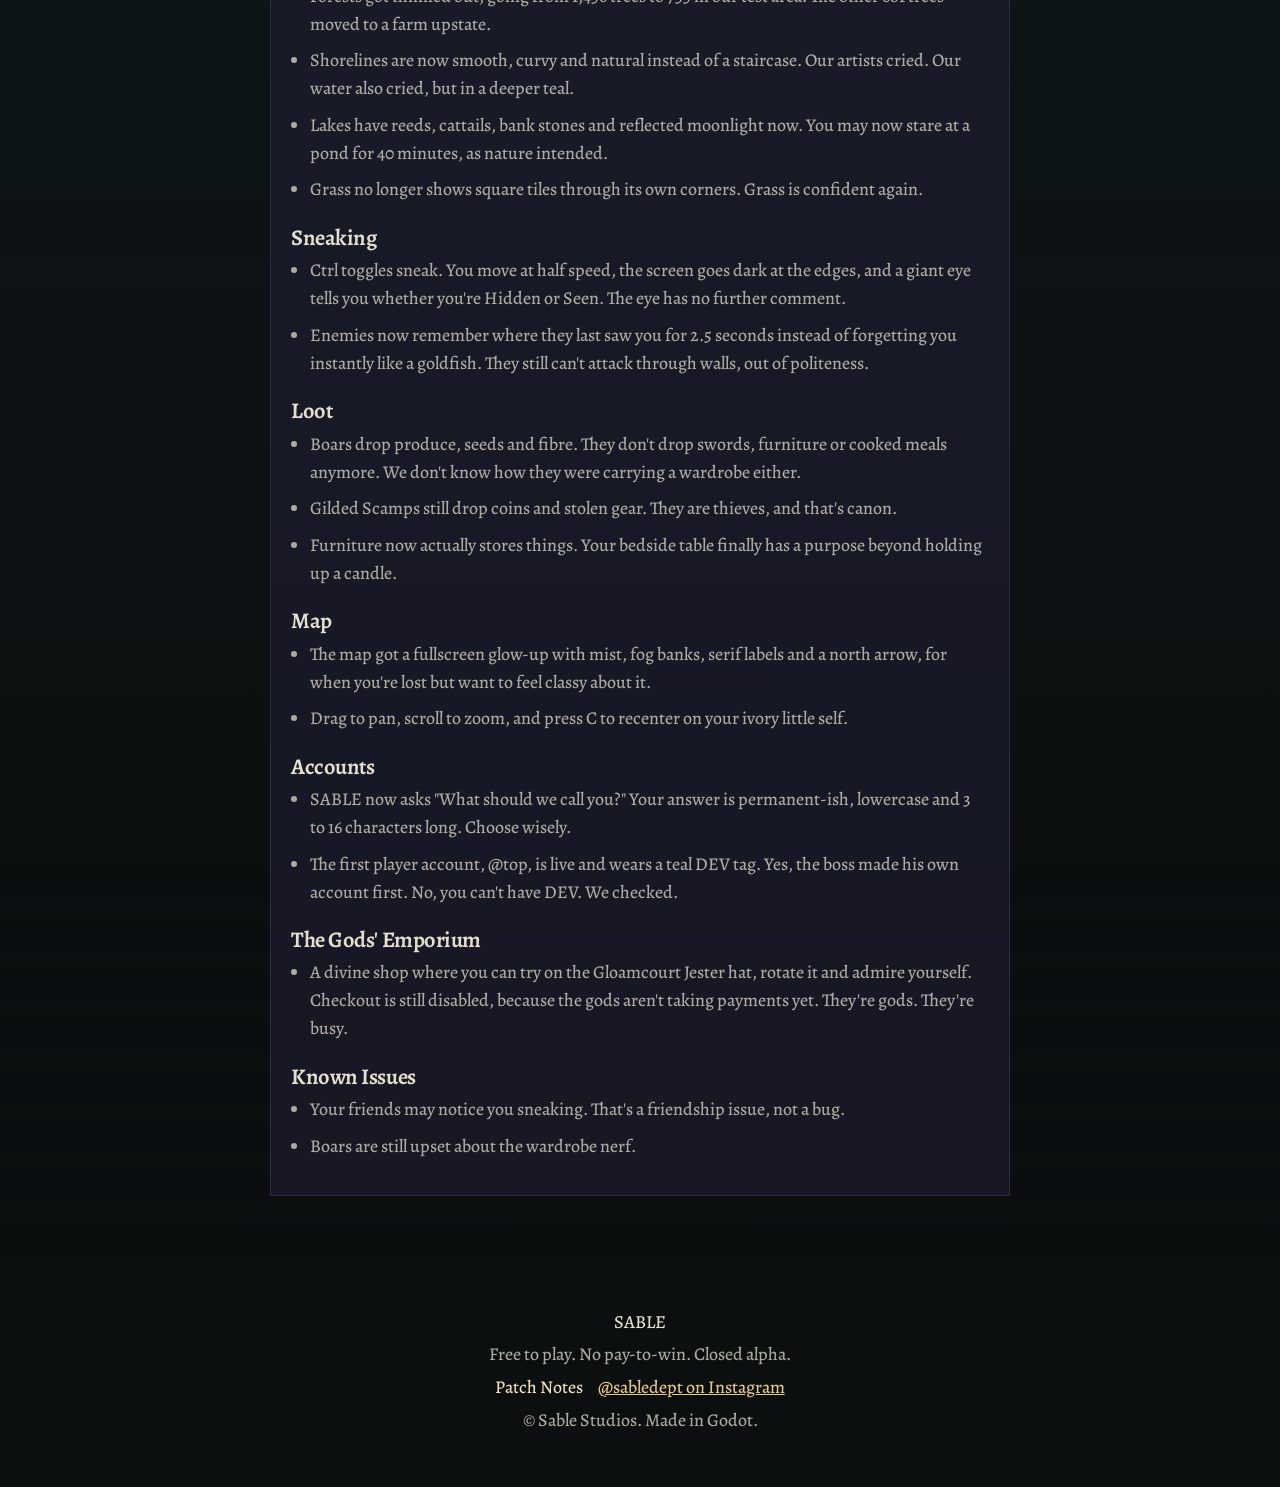
==== commit 74819b11: "Add late-night patch notes: Please Don't Run at the Ducks" ====
--- a/patch-notes/index.html
+++ b/patch-notes/index.html
@@ -3,13 +3,13 @@
 <head>
   <meta charset="utf-8" />
   <meta name="viewport" content="width=device-width, initial-scale=1" />
-  <title>SABLE Alpha Patch Notes: "Everything Goes Quiet Except Your Heartbeat"</title>
-  <meta name="description" content="SABLE alpha patch notes for Nov 17, 2026: Everything Goes Quiet Except Your Heartbeat." />
+  <title>SABLE Alpha Patch Notes: "Please Don't Run at the Ducks"</title>
+  <meta name="description" content="SABLE alpha patch notes for Nov 17, 2026, late night: Please Don't Run at the Ducks." />
   <meta name="theme-color" content="#0b0f10" />
   <link rel="canonical" href="https://topsyftw.github.io/sable/patch-notes/" />
   <meta property="og:type" content="website" />
   <meta property="og:site_name" content="SABLE" />
-  <meta property="og:title" content="SABLE Alpha Patch Notes: Everything Goes Quiet Except Your Heartbeat" />
+  <meta property="og:title" content="SABLE Alpha Patch Notes: Please Don't Run at the Ducks" />
   <meta property="og:description" content="Closed alpha patch notes from Sable Studios. Dated Nov 17, 2026." />
   <meta property="og:url" content="https://topsyftw.github.io/sable/patch-notes/" />
   <meta property="og:image" content="https://topsyftw.github.io/sable/assets/og_card.png" />
@@ -17,7 +17,7 @@
   <meta property="og:image:height" content="630" />
   <meta property="og:image:alt" content="SABLE title over a pixel starfield: Free to play, no pay-to-win, closed alpha" />
   <meta name="twitter:card" content="summary_large_image" />
-  <meta name="twitter:title" content="SABLE Alpha Patch Notes: Everything Goes Quiet Except Your Heartbeat" />
+  <meta name="twitter:title" content="SABLE Alpha Patch Notes: Please Don't Run at the Ducks" />
   <meta name="twitter:description" content="Closed alpha patch notes from Sable Studios. Dated Nov 17, 2026." />
   <meta name="twitter:image" content="https://topsyftw.github.io/sable/assets/og_card.png" />
   <link rel="icon" href="data:image/svg+xml,%3Csvg xmlns='http://www.w3.org/2000/svg' viewBox='0 0 16 16'%3E%3Crect width='16' height='16' fill='%230b0f10'/%3E%3Crect x='6' y='2' width='4' height='4' fill='%23e6c98a'/%3E%3Crect x='4' y='6' width='8' height='4' fill='%23e6c98a'/%3E%3Crect x='6' y='10' width='4' height='4' fill='%23e6c98a'/%3E%3C/svg%3E" />
@@ -68,6 +68,34 @@
         <div class="rule" aria-hidden="true"><span class="star"></span></div>
         <p class="kicker">Alpha patch log</p>
         <article class="patch-entry">
+          <p class="kicker patch-date"><time datetime="2026-11-17">Nov 17, 2026, late night</time></p>
+          <h2>SABLE Alpha Patch Notes: "Please Don't Run at the Ducks"</h2>
+
+          <h3>The World</h3>
+          <ul>
+            <li>Odo Tumbrel is in, the upside-down handstander, along with the linger memory he leaves behind. He will not be righted. We asked.</li>
+            <li>Elven fountains are in, and a buff tray now shows whatever the water just did to you.</li>
+            <li>Ducks. They scatter when you run at them. We told you they would.</li>
+          </ul>
+
+          <h3>The Menu</h3>
+          <ul>
+            <li>The Tab menu has starlit animations now. The brass was already there. The stars just caught up.</li>
+            <li>The Soulbound badge is in, for the things that mean to stay yours.</li>
+          </ul>
+
+          <h3>The Storm</h3>
+          <ul>
+            <li>New storm sounds: thunder, heavy rain, and a memory chime. The rain can finally say something.</li>
+          </ul>
+
+          <h3>The Title</h3>
+          <ul>
+            <li>The Unbound title card is in. The game now introduces itself properly, which feels overdue.</li>
+          </ul>
+        </article>
+
+        <article class="patch-entry">
           <p class="kicker patch-date"><time datetime="2026-11-17">Nov 17, 2026</time></p>
           <h2>SABLE Alpha Patch Notes: "Everything Goes Quiet Except Your Heartbeat"</h2>
 
@@ -112,12 +140,7 @@
 
           <h3>Coming Soon (Not Live Yet)</h3>
           <ul>
-            <li>Ducks. They scatter when you run at them. They are not in the game yet, but they have been told.</li>
-            <li>Odo Tumbrel.</li>
-            <li>Elven fountains, which have been patiently full of water this whole time.</li>
-            <li>Starlit animations for the quick menu.</li>
-            <li>The Soulbound badge, for the things that mean to stay yours.</li>
-            <li>New storm sounds, so the rain can finally say something.</li>
+            <li>More spells, and a new spell wheel. We'll tell you when the stars are ready.</li>
           </ul>
         </article>
 
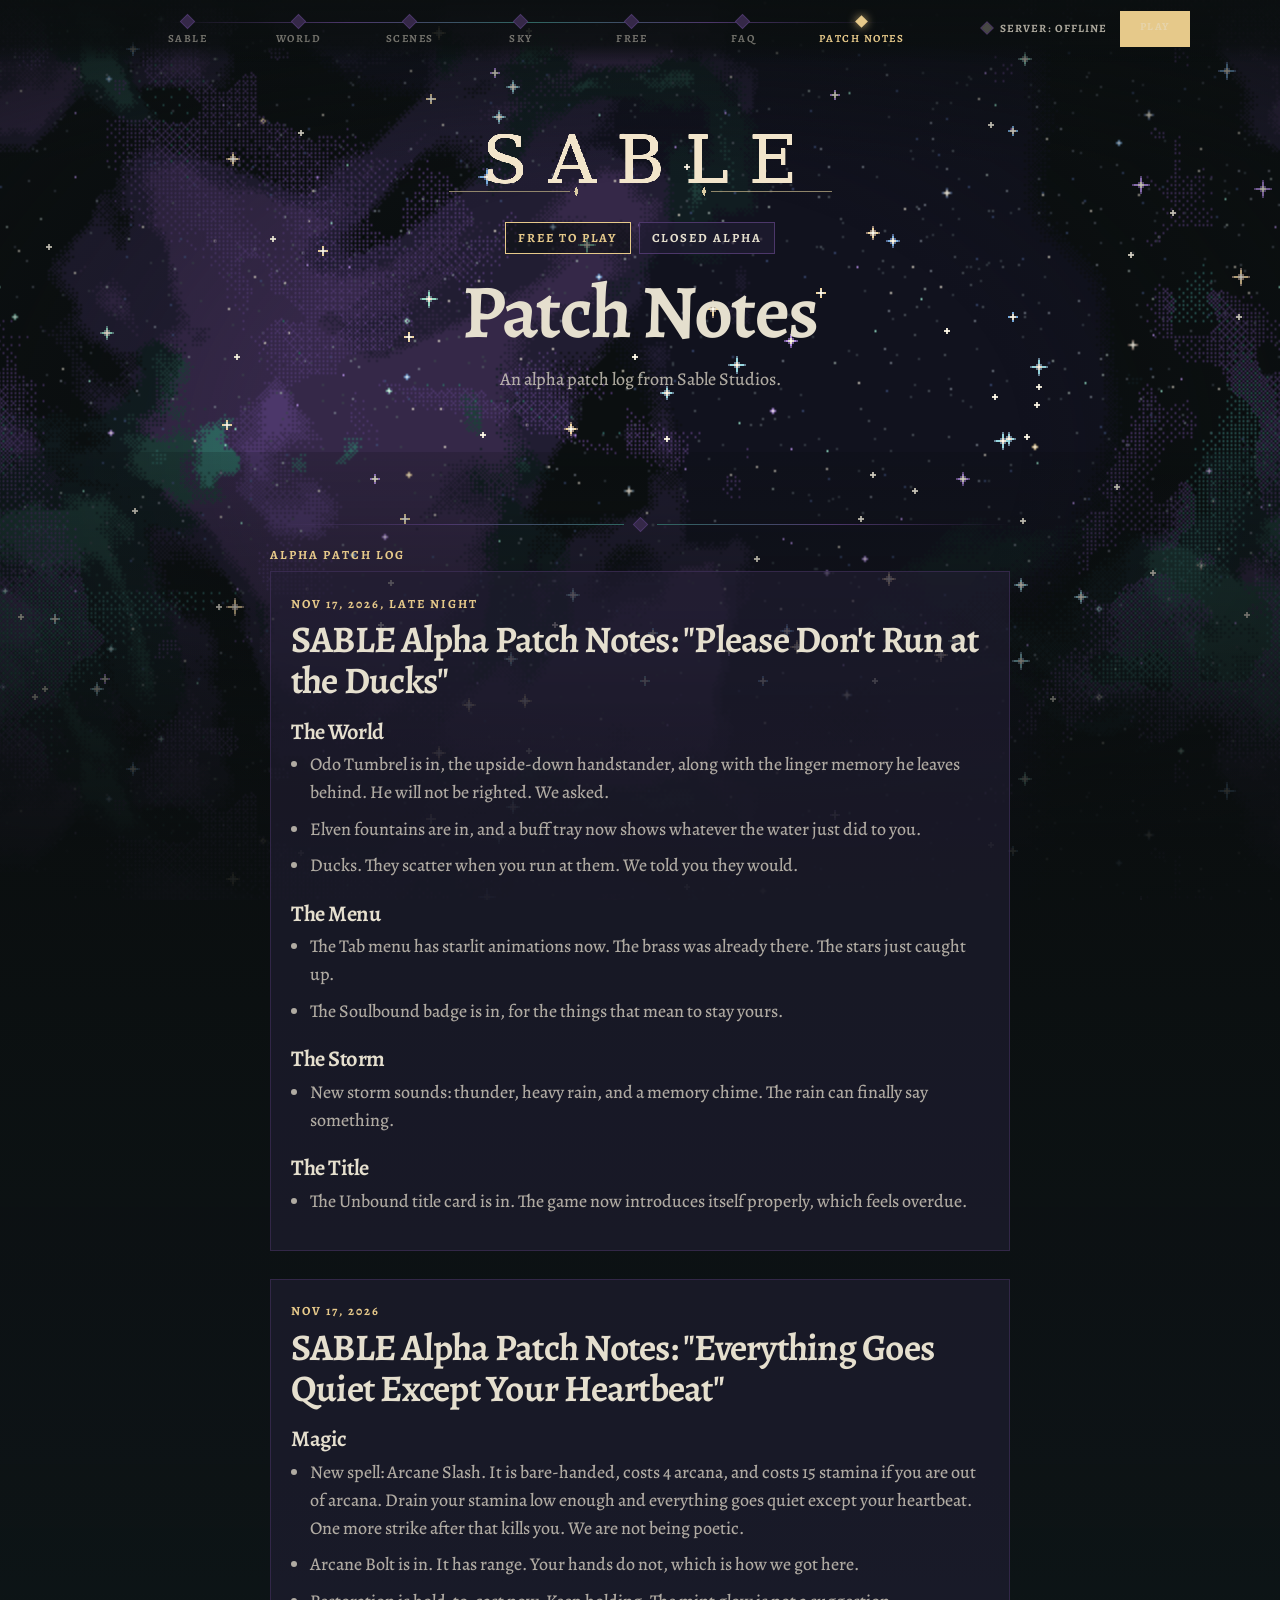
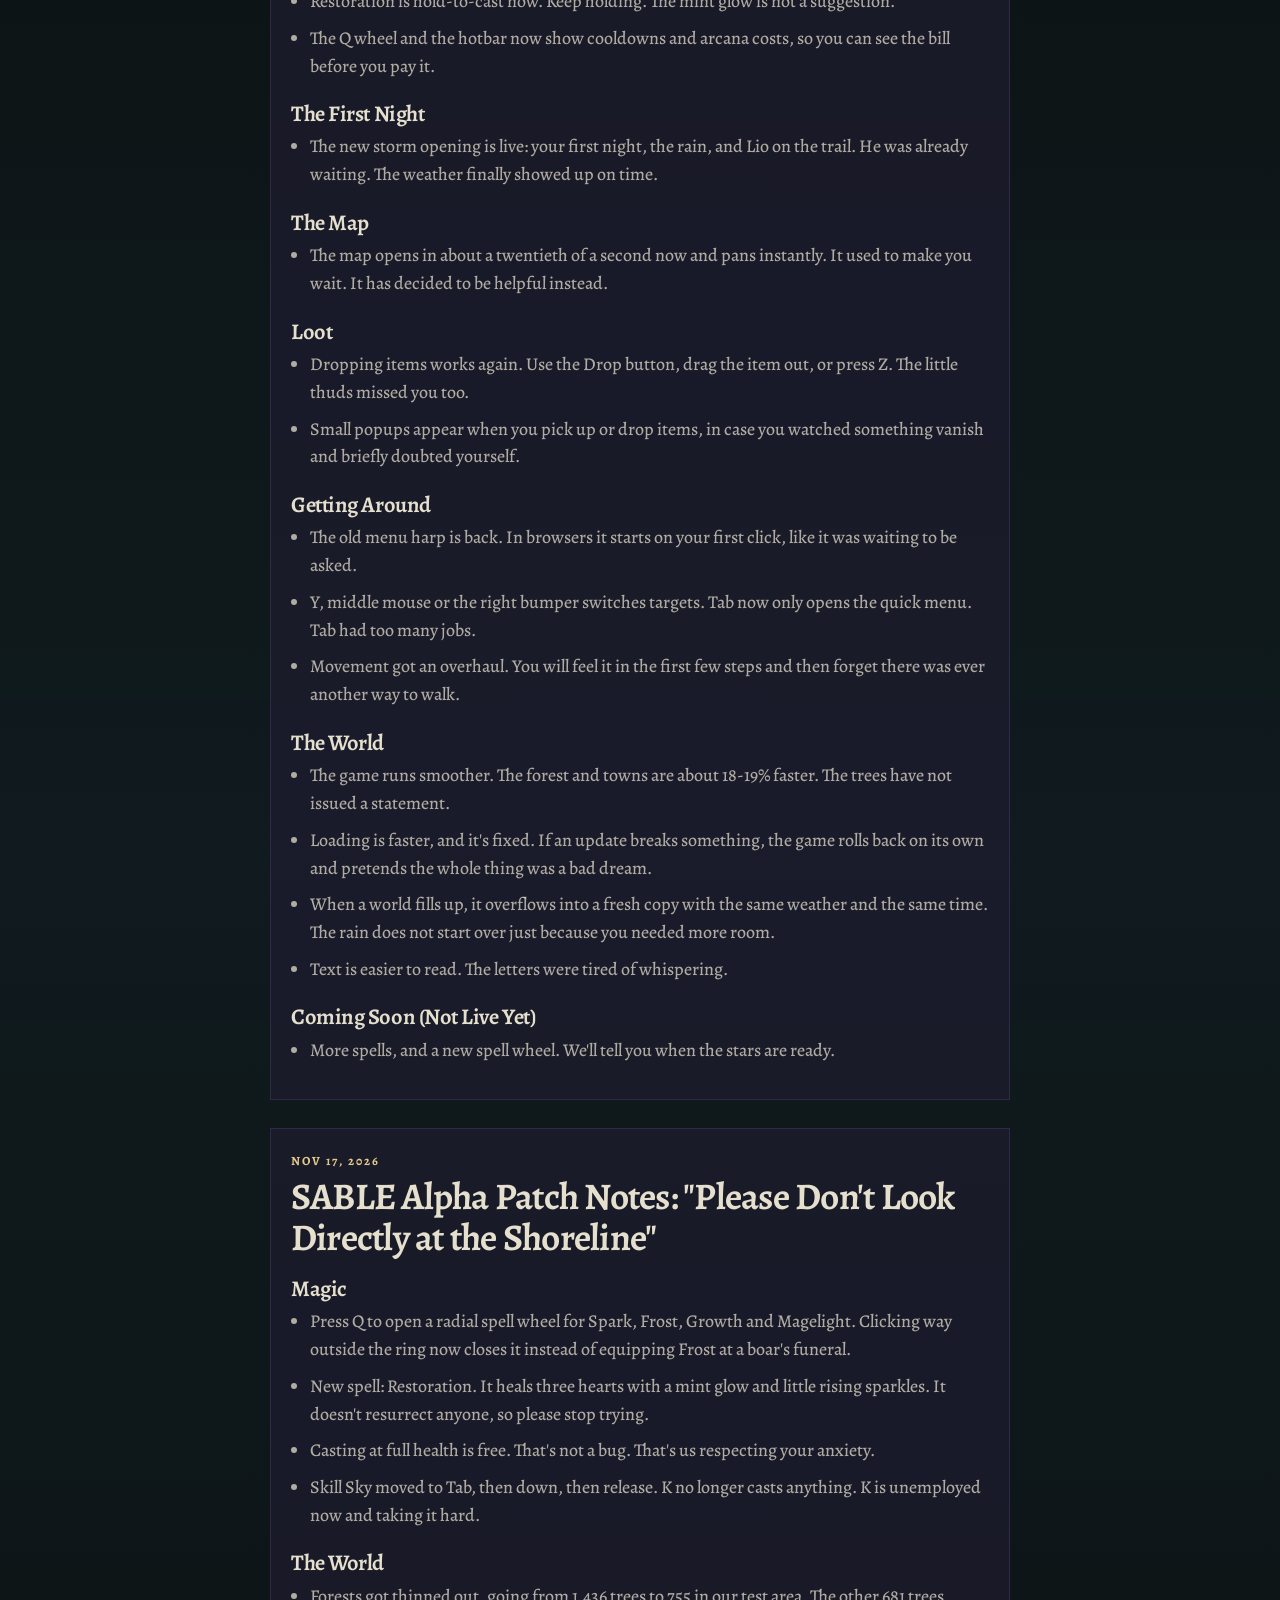
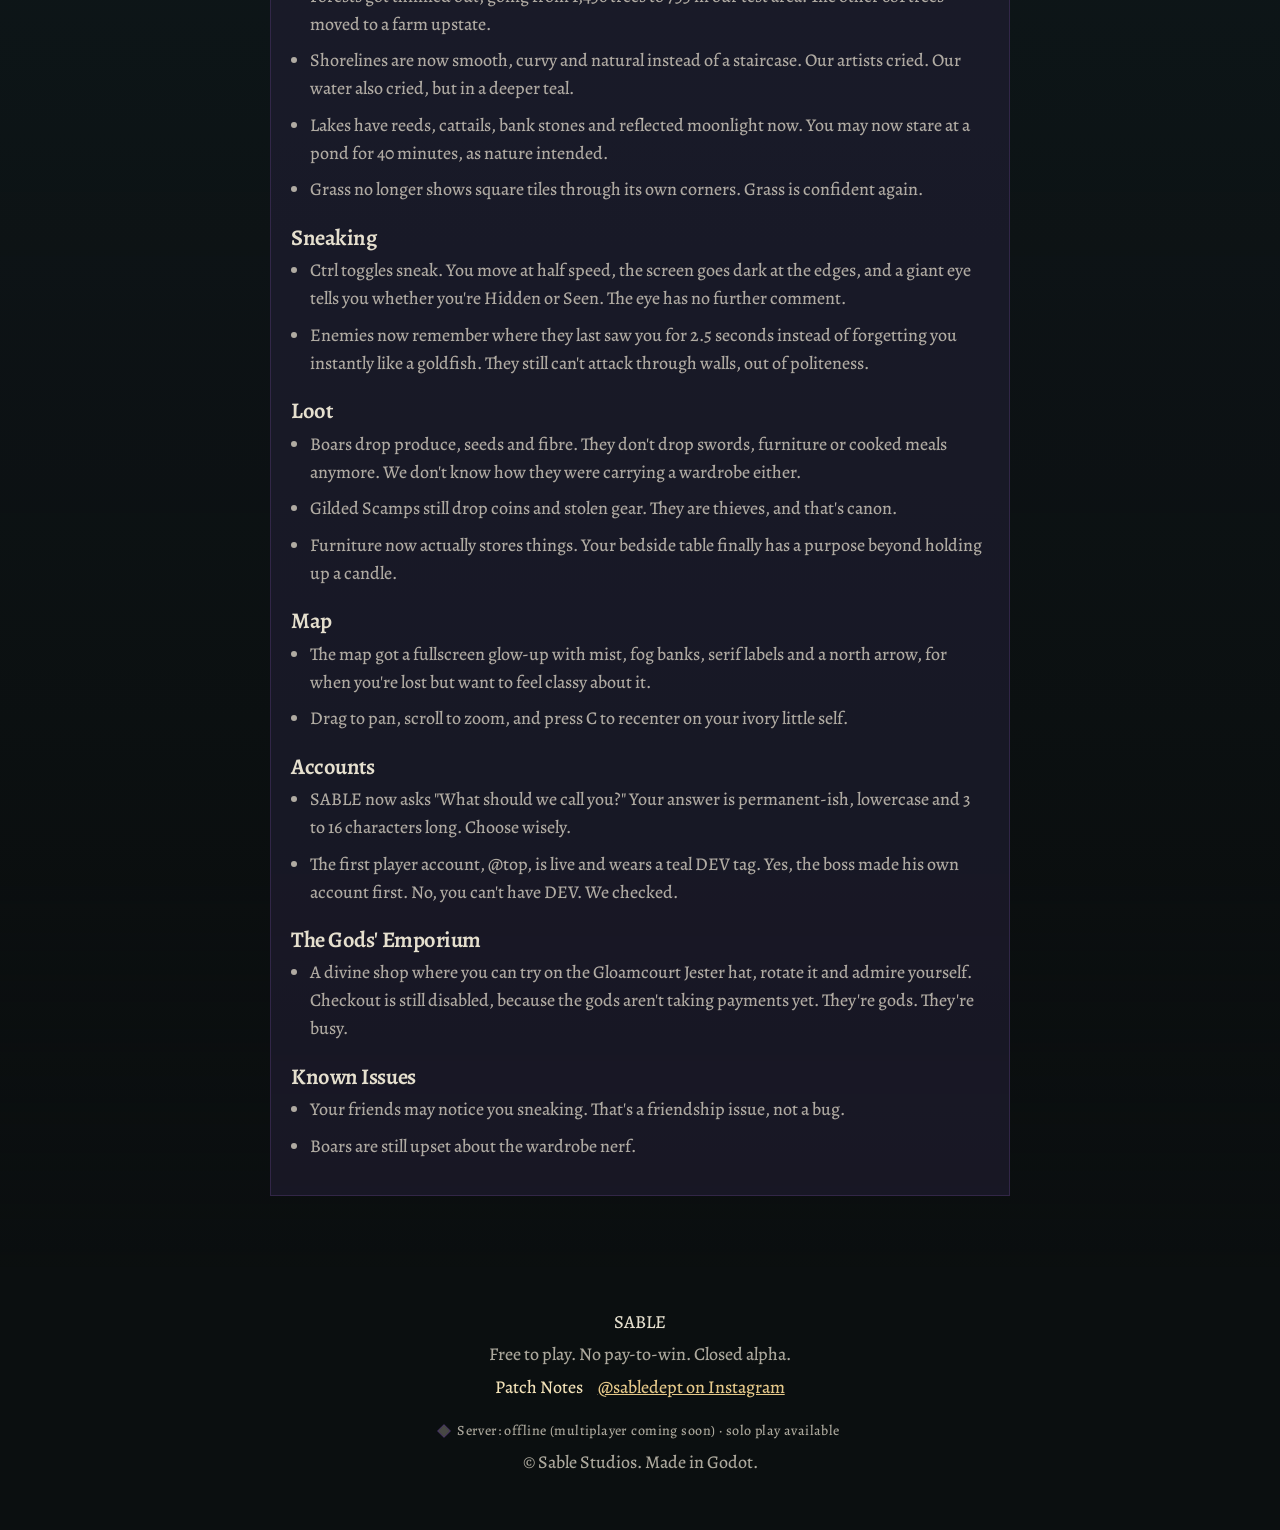
==== commit ea80d241: "Add Play buttons, server status, and an early-alpha notice" ====
--- a/patch-notes/index.html
+++ b/patch-notes/index.html
@@ -22,7 +22,7 @@
   <meta name="twitter:image" content="https://topsyftw.github.io/sable/assets/og_card.png" />
   <link rel="icon" href="data:image/svg+xml,%3Csvg xmlns='http://www.w3.org/2000/svg' viewBox='0 0 16 16'%3E%3Crect width='16' height='16' fill='%230b0f10'/%3E%3Crect x='6' y='2' width='4' height='4' fill='%23e6c98a'/%3E%3Crect x='4' y='6' width='8' height='4' fill='%23e6c98a'/%3E%3Crect x='6' y='10' width='4' height='4' fill='%23e6c98a'/%3E%3C/svg%3E" />
   <link rel="preload" href="../assets/fonts/Alegreya-Variable.ttf" as="font" type="font/ttf" crossorigin />
-  <link rel="stylesheet" href="../css/site.css?v=2" />
+  <link rel="stylesheet" href="../css/site.css?v=3" />
 </head>
 <body>
   <a class="skip" href="#notes">Skip to content</a>
@@ -37,17 +37,26 @@
   <div class="vignette" aria-hidden="true"></div>
 
   <header class="constellation">
-    <nav aria-label="SABLE">
-      <ol>
-        <li><a href="../#top"><span class="star"></span><span>Sable</span></a></li>
-        <li><a href="../#world"><span class="star"></span><span>World</span></a></li>
-        <li><a href="../#scenes"><span class="star"></span><span>Scenes</span></a></li>
-        <li><a href="../#sky"><span class="star"></span><span>Sky</span></a></li>
-        <li><a href="../#pledge"><span class="star"></span><span>Free</span></a></li>
-        <li><a href="../#faq"><span class="star"></span><span>FAQ</span></a></li>
-        <li><a href="./" aria-current="page" class="is-you is-lit"><span class="star"></span><span>Patch Notes</span></a></li>
-      </ol>
-    </nav>
+    <div class="header-bar">
+      <nav aria-label="SABLE">
+        <ol>
+          <li><a href="../#top"><span class="star"></span><span>Sable</span></a></li>
+          <li><a href="../#world"><span class="star"></span><span>World</span></a></li>
+          <li><a href="../#scenes"><span class="star"></span><span>Scenes</span></a></li>
+          <li><a href="../#sky"><span class="star"></span><span>Sky</span></a></li>
+          <li><a href="../#pledge"><span class="star"></span><span>Free</span></a></li>
+          <li><a href="../#faq"><span class="star"></span><span>FAQ</span></a></li>
+          <li><a href="./" aria-current="page" class="is-you is-lit"><span class="star"></span><span>Patch Notes</span></a></li>
+        </ol>
+      </nav>
+      <div class="header-actions">
+        <p class="server-status server-status-compact" data-server-status="compact" role="status" aria-live="polite">
+          <span class="server-dot" aria-hidden="true"></span>
+          <span class="server-label">Server: offline</span>
+        </p>
+        <a class="cta cta-nav" href="https://playsable.github.io/">Play</a>
+      </div>
+    </div>
   </header>
 
   <main>
@@ -211,9 +220,13 @@
       <a href="./" aria-current="page">Patch Notes</a>
       <a href="https://www.instagram.com/sabledept/" target="_blank" rel="noopener">@sabledept on Instagram</a>
     </p>
+    <p class="server-status server-status-footer" data-server-status>
+      <span class="server-dot" aria-hidden="true"></span>
+      <span class="server-label">Server: offline (multiplayer coming soon) · solo play available</span>
+    </p>
     <p>© Sable Studios. Made in Godot.</p>
   </footer>
 
-  <script type="module" src="../js/site.js?v=3"></script>
+  <script type="module" src="../js/site.js?v=4"></script>
 </body>
 </html>
--- a/css/site.css
+++ b/css/site.css
@@ -535,6 +535,8 @@
     @media (max-width: 640px) {
       .constellation a { min-width: 3.6rem; letter-spacing: 0.08em; font-size: 0.62rem; }
       .hero { padding: 4.25rem 0 8.5rem; }
+      .header-actions { width: 100%; }
+      .server-status-compact .server-label { max-width: 16ch; }
     }
 
     @media (prefers-reduced-motion: reduce) {
@@ -542,7 +544,119 @@
       * { animation: none !important; transition: none !important; }
     }
 
-    /* Patch notes page */
+    .header-bar {
+      display: flex;
+      align-items: center;
+      justify-content: center;
+      flex-wrap: wrap;
+      gap: 0.55rem 1rem;
+      max-width: 1100px;
+      margin: 0 auto;
+    }
+
+    .constellation nav {
+      flex: 1 1 28rem;
+      min-width: 0;
+    }
+
+    .header-actions {
+      display: flex;
+      align-items: center;
+      justify-content: center;
+      gap: 0.65rem 0.75rem;
+      flex: 0 0 auto;
+    }
+
+    .cta-nav {
+      min-height: 36px;
+      padding: 0.3rem 0.95rem;
+      font-size: 0.82rem;
+      font-weight: 700;
+      letter-spacing: 0.14em;
+      text-transform: uppercase;
+    }
+
+    .hero-actions {
+      display: flex;
+      flex-wrap: wrap;
+      align-items: center;
+      justify-content: center;
+      gap: 0.7rem;
+    }
+
+    .cta-secondary {
+      background: transparent;
+      color: var(--gold);
+      box-shadow: inset 0 0 0 1px var(--gold);
+    }
+
+    .cta-secondary:hover {
+      background: rgba(230, 201, 138, 0.12);
+      color: var(--gold-2);
+      box-shadow: inset 0 0 0 1px var(--gold-2);
+    }
+
+    .server-status {
+      display: inline-flex;
+      align-items: center;
+      justify-content: center;
+      gap: 0.55rem;
+      margin: 0.9rem auto 0;
+      max-width: 36rem;
+      color: var(--parchment-dim);
+      font-size: 0.95rem;
+      letter-spacing: 0.03em;
+    }
+
+    .server-dot {
+      width: 8px;
+      height: 8px;
+      flex: none;
+      transform: rotate(45deg);
+      background: rgba(229, 223, 206, 0.28);
+      box-shadow: 0 0 0 1px rgba(76, 55, 106, 0.75);
+    }
+
+    .server-status[data-state="online"] {
+      color: var(--parchment);
+    }
+
+    .server-status[data-state="online"] .server-dot {
+      background: #9dcea8;
+      box-shadow: 0 0 8px rgba(157, 206, 168, 0.7);
+      animation: veil-pulse 2.4s ease-in-out infinite;
+    }
+
+    @keyframes veil-pulse {
+      0%, 100% { box-shadow: 0 0 6px rgba(157, 206, 168, 0.4); opacity: 0.82; }
+      50% { box-shadow: 0 0 11px rgba(157, 206, 168, 0.95); opacity: 1; }
+    }
+
+    .server-status-compact {
+      margin: 0;
+      font-size: 0.7rem;
+      font-weight: 700;
+      letter-spacing: 0.1em;
+      text-transform: uppercase;
+    }
+
+    .server-status-footer {
+      margin: 0.85rem auto 0;
+      font-size: 0.88rem;
+    }
+
+    .alpha-notice {
+      margin: 1.05rem auto 0;
+      max-width: 34rem;
+      padding: 0.75rem 1rem 0.85rem;
+      background: rgba(17, 29, 33, 0.78);
+      border: 1px solid rgba(76, 55, 106, 0.7);
+      color: var(--parchment);
+      font-size: 0.98rem;
+      line-height: 1.45;
+    }
+
+        /* Patch notes page */
     .page-hero {
       position: relative;
       text-align: center;
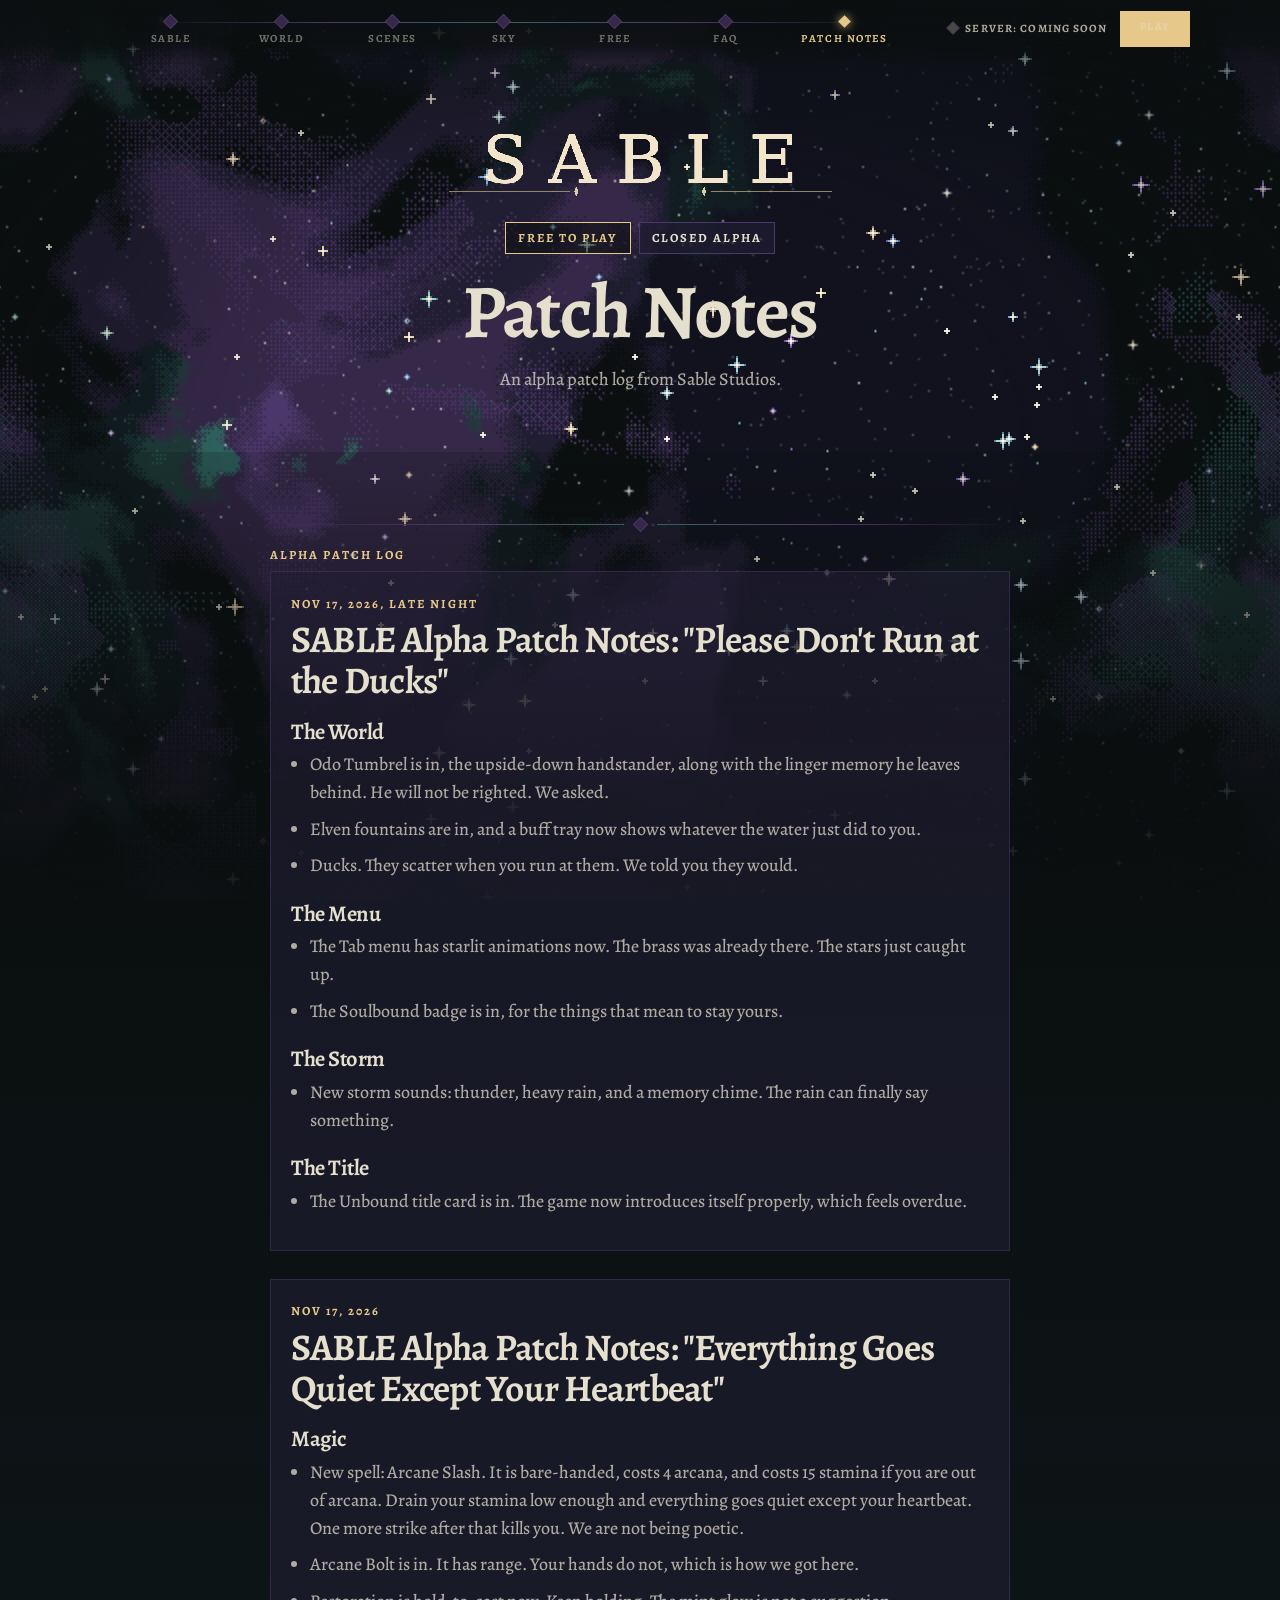
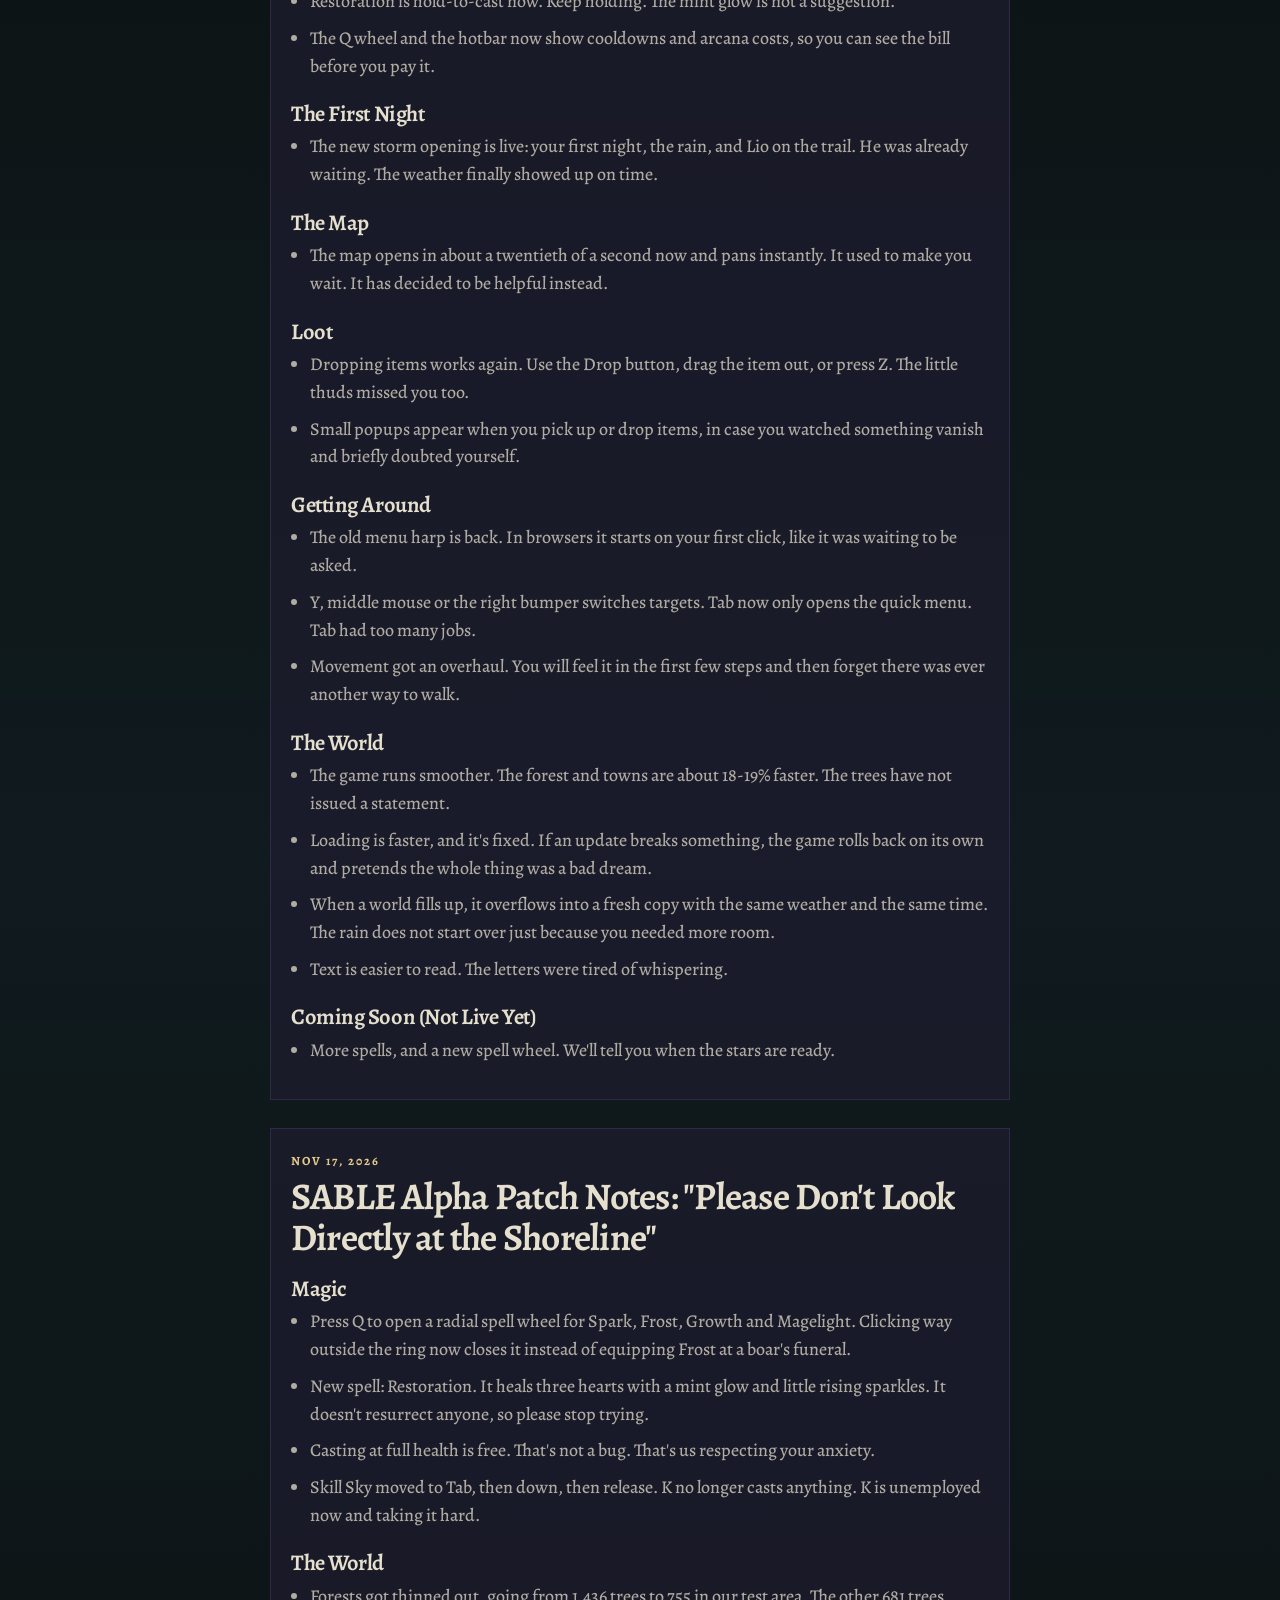
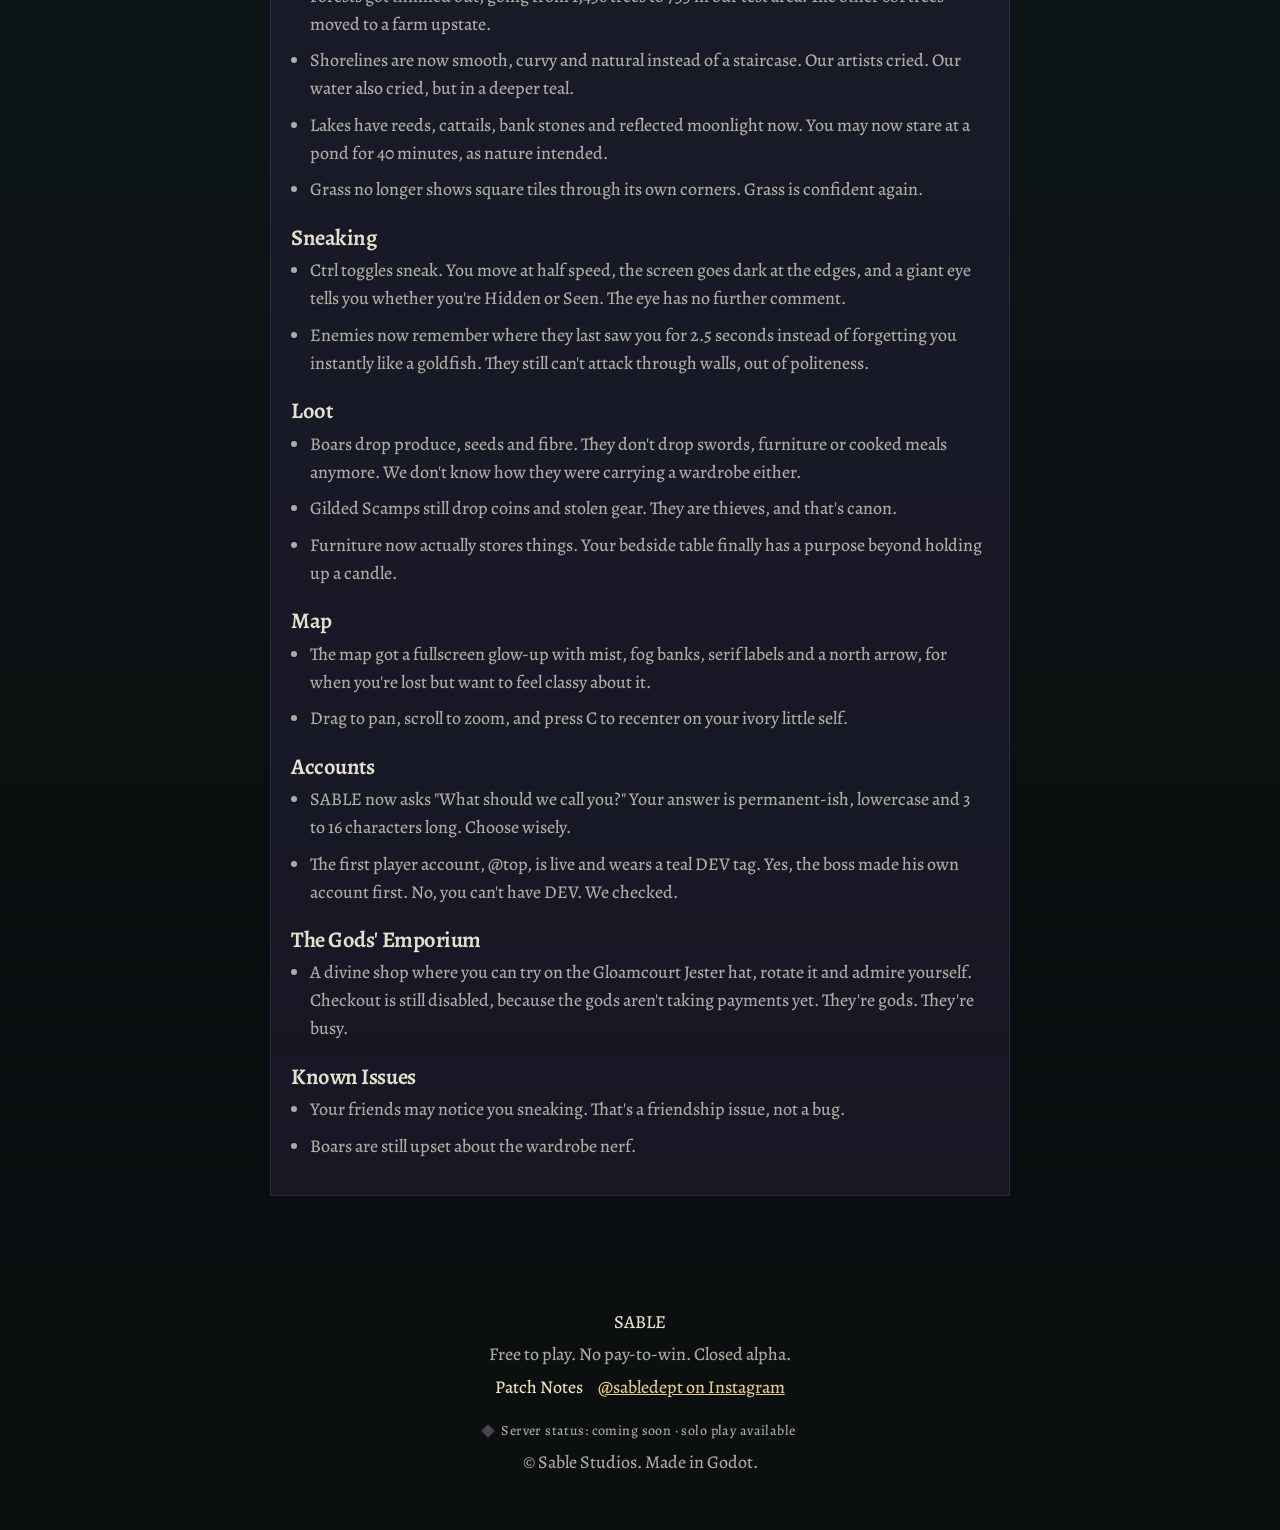
==== commit 6c12d775: "Match server status to the live status contract" ====
--- a/patch-notes/index.html
+++ b/patch-notes/index.html
@@ -222,11 +222,11 @@
     </p>
     <p class="server-status server-status-footer" data-server-status>
       <span class="server-dot" aria-hidden="true"></span>
-      <span class="server-label">Server: offline (multiplayer coming soon) · solo play available</span>
+      <span class="server-label">Server status: coming soon · solo play available</span>
     </p>
     <p>© Sable Studios. Made in Godot.</p>
   </footer>
 
-  <script type="module" src="../js/site.js?v=4"></script>
+  <script type="module" src="../js/site.js?v=5"></script>
 </body>
 </html>
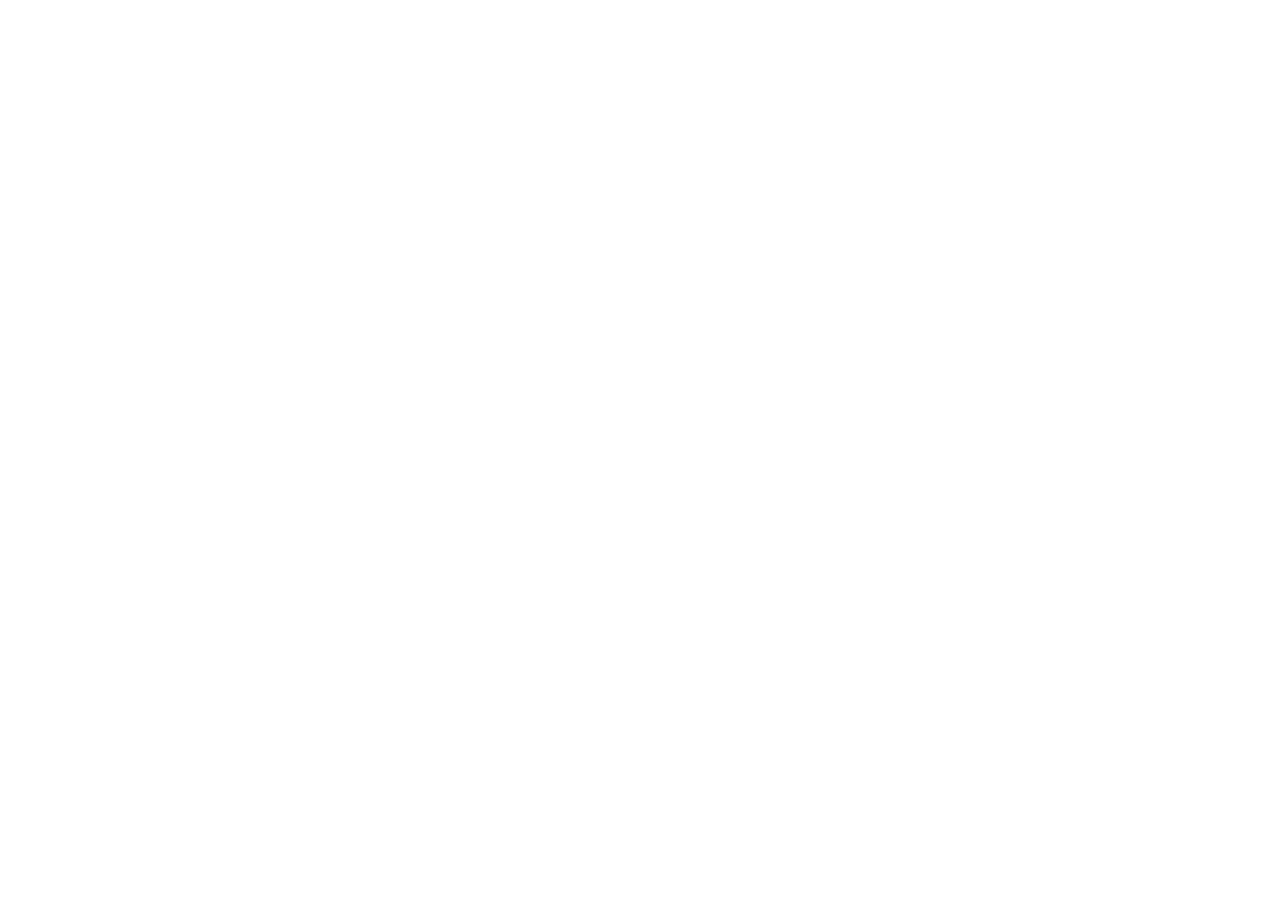
==== commit edec24b3: "Redirect the old site to https://playsable.github.io/ Root goes to the new promo site; /patch-notes/" ====
--- a/patch-notes/index.html
+++ b/patch-notes/index.html
@@ -2,231 +2,12 @@
 <html lang="en">
 <head>
   <meta charset="utf-8" />
-  <meta name="viewport" content="width=device-width, initial-scale=1" />
-  <title>SABLE Alpha Patch Notes: "Please Don't Run at the Ducks"</title>
-  <meta name="description" content="SABLE alpha patch notes for Nov 17, 2026, late night: Please Don't Run at the Ducks." />
-  <meta name="theme-color" content="#0b0f10" />
-  <link rel="canonical" href="https://topsyftw.github.io/sable/patch-notes/" />
-  <meta property="og:type" content="website" />
-  <meta property="og:site_name" content="SABLE" />
-  <meta property="og:title" content="SABLE Alpha Patch Notes: Please Don't Run at the Ducks" />
-  <meta property="og:description" content="Closed alpha patch notes from Sable Studios. Dated Nov 17, 2026." />
-  <meta property="og:url" content="https://topsyftw.github.io/sable/patch-notes/" />
-  <meta property="og:image" content="https://topsyftw.github.io/sable/assets/og_card.png" />
-  <meta property="og:image:width" content="1200" />
-  <meta property="og:image:height" content="630" />
-  <meta property="og:image:alt" content="SABLE title over a pixel starfield: Free to play, no pay-to-win, closed alpha" />
-  <meta name="twitter:card" content="summary_large_image" />
-  <meta name="twitter:title" content="SABLE Alpha Patch Notes: Please Don't Run at the Ducks" />
-  <meta name="twitter:description" content="Closed alpha patch notes from Sable Studios. Dated Nov 17, 2026." />
-  <meta name="twitter:image" content="https://topsyftw.github.io/sable/assets/og_card.png" />
-  <link rel="icon" href="data:image/svg+xml,%3Csvg xmlns='http://www.w3.org/2000/svg' viewBox='0 0 16 16'%3E%3Crect width='16' height='16' fill='%230b0f10'/%3E%3Crect x='6' y='2' width='4' height='4' fill='%23e6c98a'/%3E%3Crect x='4' y='6' width='8' height='4' fill='%23e6c98a'/%3E%3Crect x='6' y='10' width='4' height='4' fill='%23e6c98a'/%3E%3C/svg%3E" />
-  <link rel="preload" href="../assets/fonts/Alegreya-Variable.ttf" as="font" type="font/ttf" crossorigin />
-  <link rel="stylesheet" href="../css/site.css?v=3" />
+  <title>SABLE has moved</title>
+  <meta http-equiv="refresh" content="0; url=https://playsable.github.io/patch-notes/" />
+  <link rel="canonical" href="https://playsable.github.io/patch-notes/" />
+  <script>location.replace("https://playsable.github.io/patch-notes/");</script>
 </head>
 <body>
-  <a class="skip" href="#notes">Skip to content</a>
-
-  <div class="sky" aria-hidden="true">
-    <div class="layer layer-nebula"></div>
-    <div class="layer layer-dim"></div>
-    <div class="layer layer-bright"></div>
-    <div class="layer layer-dust"></div>
-    <canvas id="twinkles"></canvas>
-  </div>
-  <div class="vignette" aria-hidden="true"></div>
-
-  <header class="constellation">
-    <div class="header-bar">
-      <nav aria-label="SABLE">
-        <ol>
-          <li><a href="../#top"><span class="star"></span><span>Sable</span></a></li>
-          <li><a href="../#world"><span class="star"></span><span>World</span></a></li>
-          <li><a href="../#scenes"><span class="star"></span><span>Scenes</span></a></li>
-          <li><a href="../#sky"><span class="star"></span><span>Sky</span></a></li>
-          <li><a href="../#pledge"><span class="star"></span><span>Free</span></a></li>
-          <li><a href="../#faq"><span class="star"></span><span>FAQ</span></a></li>
-          <li><a href="./" aria-current="page" class="is-you is-lit"><span class="star"></span><span>Patch Notes</span></a></li>
-        </ol>
-      </nav>
-      <div class="header-actions">
-        <p class="server-status server-status-compact" data-server-status="compact" role="status" aria-live="polite">
-          <span class="server-dot" aria-hidden="true"></span>
-          <span class="server-label">Server: offline</span>
-        </p>
-        <a class="cta cta-nav" href="https://playsable.github.io/">Play</a>
-      </div>
-    </div>
-  </header>
-
-  <main>
-    <section class="page-hero" id="top">
-      <div class="hero-copy">
-        <a href="../"><img class="logo" src="../assets/title_logo.png" width="1150" height="240" alt="SABLE" /></a>
-        <div class="badges">
-          <span class="badge">Free to play</span>
-          <span class="badge badge-alpha">Closed alpha</span>
-        </div>
-        <h1>Patch Notes</h1>
-        <p class="tag">An alpha patch log from Sable Studios.</p>
-      </div>
-    </section>
-
-    <section id="notes" class="band">
-      <div class="wrap narrow">
-        <div class="rule" aria-hidden="true"><span class="star"></span></div>
-        <p class="kicker">Alpha patch log</p>
-        <article class="patch-entry">
-          <p class="kicker patch-date"><time datetime="2026-11-17">Nov 17, 2026, late night</time></p>
-          <h2>SABLE Alpha Patch Notes: "Please Don't Run at the Ducks"</h2>
-
-          <h3>The World</h3>
-          <ul>
-            <li>Odo Tumbrel is in, the upside-down handstander, along with the linger memory he leaves behind. He will not be righted. We asked.</li>
-            <li>Elven fountains are in, and a buff tray now shows whatever the water just did to you.</li>
-            <li>Ducks. They scatter when you run at them. We told you they would.</li>
-          </ul>
-
-          <h3>The Menu</h3>
-          <ul>
-            <li>The Tab menu has starlit animations now. The brass was already there. The stars just caught up.</li>
-            <li>The Soulbound badge is in, for the things that mean to stay yours.</li>
-          </ul>
-
-          <h3>The Storm</h3>
-          <ul>
-            <li>New storm sounds: thunder, heavy rain, and a memory chime. The rain can finally say something.</li>
-          </ul>
-
-          <h3>The Title</h3>
-          <ul>
-            <li>The Unbound title card is in. The game now introduces itself properly, which feels overdue.</li>
-          </ul>
-        </article>
-
-        <article class="patch-entry">
-          <p class="kicker patch-date"><time datetime="2026-11-17">Nov 17, 2026</time></p>
-          <h2>SABLE Alpha Patch Notes: "Everything Goes Quiet Except Your Heartbeat"</h2>
-
-          <h3>Magic</h3>
-          <ul>
-            <li>New spell: Arcane Slash. It is bare-handed, costs 4 arcana, and costs 15 stamina if you are out of arcana. Drain your stamina low enough and everything goes quiet except your heartbeat. One more strike after that kills you. We are not being poetic.</li>
-            <li>Arcane Bolt is in. It has range. Your hands do not, which is how we got here.</li>
-            <li>Restoration is hold-to-cast now. Keep holding. The mint glow is not a suggestion.</li>
-            <li>The Q wheel and the hotbar now show cooldowns and arcana costs, so you can see the bill before you pay it.</li>
-          </ul>
-
-          <h3>The First Night</h3>
-          <ul>
-            <li>The new storm opening is live: your first night, the rain, and Lio on the trail. He was already waiting. The weather finally showed up on time.</li>
-          </ul>
-
-          <h3>The Map</h3>
-          <ul>
-            <li>The map opens in about a twentieth of a second now and pans instantly. It used to make you wait. It has decided to be helpful instead.</li>
-          </ul>
-
-          <h3>Loot</h3>
-          <ul>
-            <li>Dropping items works again. Use the Drop button, drag the item out, or press Z. The little thuds missed you too.</li>
-            <li>Small popups appear when you pick up or drop items, in case you watched something vanish and briefly doubted yourself.</li>
-          </ul>
-
-          <h3>Getting Around</h3>
-          <ul>
-            <li>The old menu harp is back. In browsers it starts on your first click, like it was waiting to be asked.</li>
-            <li>Y, middle mouse or the right bumper switches targets. Tab now only opens the quick menu. Tab had too many jobs.</li>
-            <li>Movement got an overhaul. You will feel it in the first few steps and then forget there was ever another way to walk.</li>
-          </ul>
-
-          <h3>The World</h3>
-          <ul>
-            <li>The game runs smoother. The forest and towns are about 18-19% faster. The trees have not issued a statement.</li>
-            <li>Loading is faster, and it's fixed. If an update breaks something, the game rolls back on its own and pretends the whole thing was a bad dream.</li>
-            <li>When a world fills up, it overflows into a fresh copy with the same weather and the same time. The rain does not start over just because you needed more room.</li>
-            <li>Text is easier to read. The letters were tired of whispering.</li>
-          </ul>
-
-          <h3>Coming Soon (Not Live Yet)</h3>
-          <ul>
-            <li>More spells, and a new spell wheel. We'll tell you when the stars are ready.</li>
-          </ul>
-        </article>
-
-        <article class="patch-entry">
-          <p class="kicker patch-date"><time datetime="2026-11-17">Nov 17, 2026</time></p>
-          <h2>SABLE Alpha Patch Notes: "Please Don't Look Directly at the Shoreline"</h2>
-
-          <h3>Magic</h3>
-          <ul>
-            <li>Press Q to open a radial spell wheel for Spark, Frost, Growth and Magelight. Clicking way outside the ring now closes it instead of equipping Frost at a boar's funeral.</li>
-            <li>New spell: Restoration. It heals three hearts with a mint glow and little rising sparkles. It doesn't resurrect anyone, so please stop trying.</li>
-            <li>Casting at full health is free. That's not a bug. That's us respecting your anxiety.</li>
-            <li>Skill Sky moved to Tab, then down, then release. K no longer casts anything. K is unemployed now and taking it hard.</li>
-          </ul>
-
-          <h3>The World</h3>
-          <ul>
-            <li>Forests got thinned out, going from 1,436 trees to 755 in our test area. The other 681 trees moved to a farm upstate.</li>
-            <li>Shorelines are now smooth, curvy and natural instead of a staircase. Our artists cried. Our water also cried, but in a deeper teal.</li>
-            <li>Lakes have reeds, cattails, bank stones and reflected moonlight now. You may now stare at a pond for 40 minutes, as nature intended.</li>
-            <li>Grass no longer shows square tiles through its own corners. Grass is confident again.</li>
-          </ul>
-
-          <h3>Sneaking</h3>
-          <ul>
-            <li>Ctrl toggles sneak. You move at half speed, the screen goes dark at the edges, and a giant eye tells you whether you're Hidden or Seen. The eye has no further comment.</li>
-            <li>Enemies now remember where they last saw you for 2.5 seconds instead of forgetting you instantly like a goldfish. They still can't attack through walls, out of politeness.</li>
-          </ul>
-
-          <h3>Loot</h3>
-          <ul>
-            <li>Boars drop produce, seeds and fibre. They don't drop swords, furniture or cooked meals anymore. We don't know how they were carrying a wardrobe either.</li>
-            <li>Gilded Scamps still drop coins and stolen gear. They are thieves, and that's canon.</li>
-            <li>Furniture now actually stores things. Your bedside table finally has a purpose beyond holding up a candle.</li>
-          </ul>
-
-          <h3>Map</h3>
-          <ul>
-            <li>The map got a fullscreen glow-up with mist, fog banks, serif labels and a north arrow, for when you're lost but want to feel classy about it.</li>
-            <li>Drag to pan, scroll to zoom, and press C to recenter on your ivory little self.</li>
-          </ul>
-
-          <h3>Accounts</h3>
-          <ul>
-            <li>SABLE now asks "What should we call you?" Your answer is permanent-ish, lowercase and 3 to 16 characters long. Choose wisely.</li>
-            <li>The first player account, @top, is live and wears a teal DEV tag. Yes, the boss made his own account first. No, you can't have DEV. We checked.</li>
-          </ul>
-
-          <h3>The Gods' Emporium</h3>
-          <ul>
-            <li>A divine shop where you can try on the Gloamcourt Jester hat, rotate it and admire yourself. Checkout is still disabled, because the gods aren't taking payments yet. They're gods. They're busy.</li>
-          </ul>
-
-          <h3>Known Issues</h3>
-          <ul>
-            <li>Your friends may notice you sneaking. That's a friendship issue, not a bug.</li>
-            <li>Boars are still upset about the wardrobe nerf.</li>
-          </ul>
-        </article>
-      </div>
-    </section>
-  </main>
-
-  <footer>
-    <p class="mark">SABLE</p>
-    <p>Free to play. No pay-to-win. Closed alpha.</p>
-    <p class="footer-links">
-      <a href="./" aria-current="page">Patch Notes</a>
-      <a href="https://www.instagram.com/sabledept/" target="_blank" rel="noopener">@sabledept on Instagram</a>
-    </p>
-    <p class="server-status server-status-footer" data-server-status>
-      <span class="server-dot" aria-hidden="true"></span>
-      <span class="server-label">Server status: coming soon · solo play available</span>
-    </p>
-    <p>© Sable Studios. Made in Godot.</p>
-  </footer>
-
-  <script type="module" src="../js/site.js?v=5"></script>
+  <p>SABLE has moved to <a href="https://playsable.github.io/patch-notes/">https://playsable.github.io/patch-notes/</a>.</p>
 </body>
 </html>
